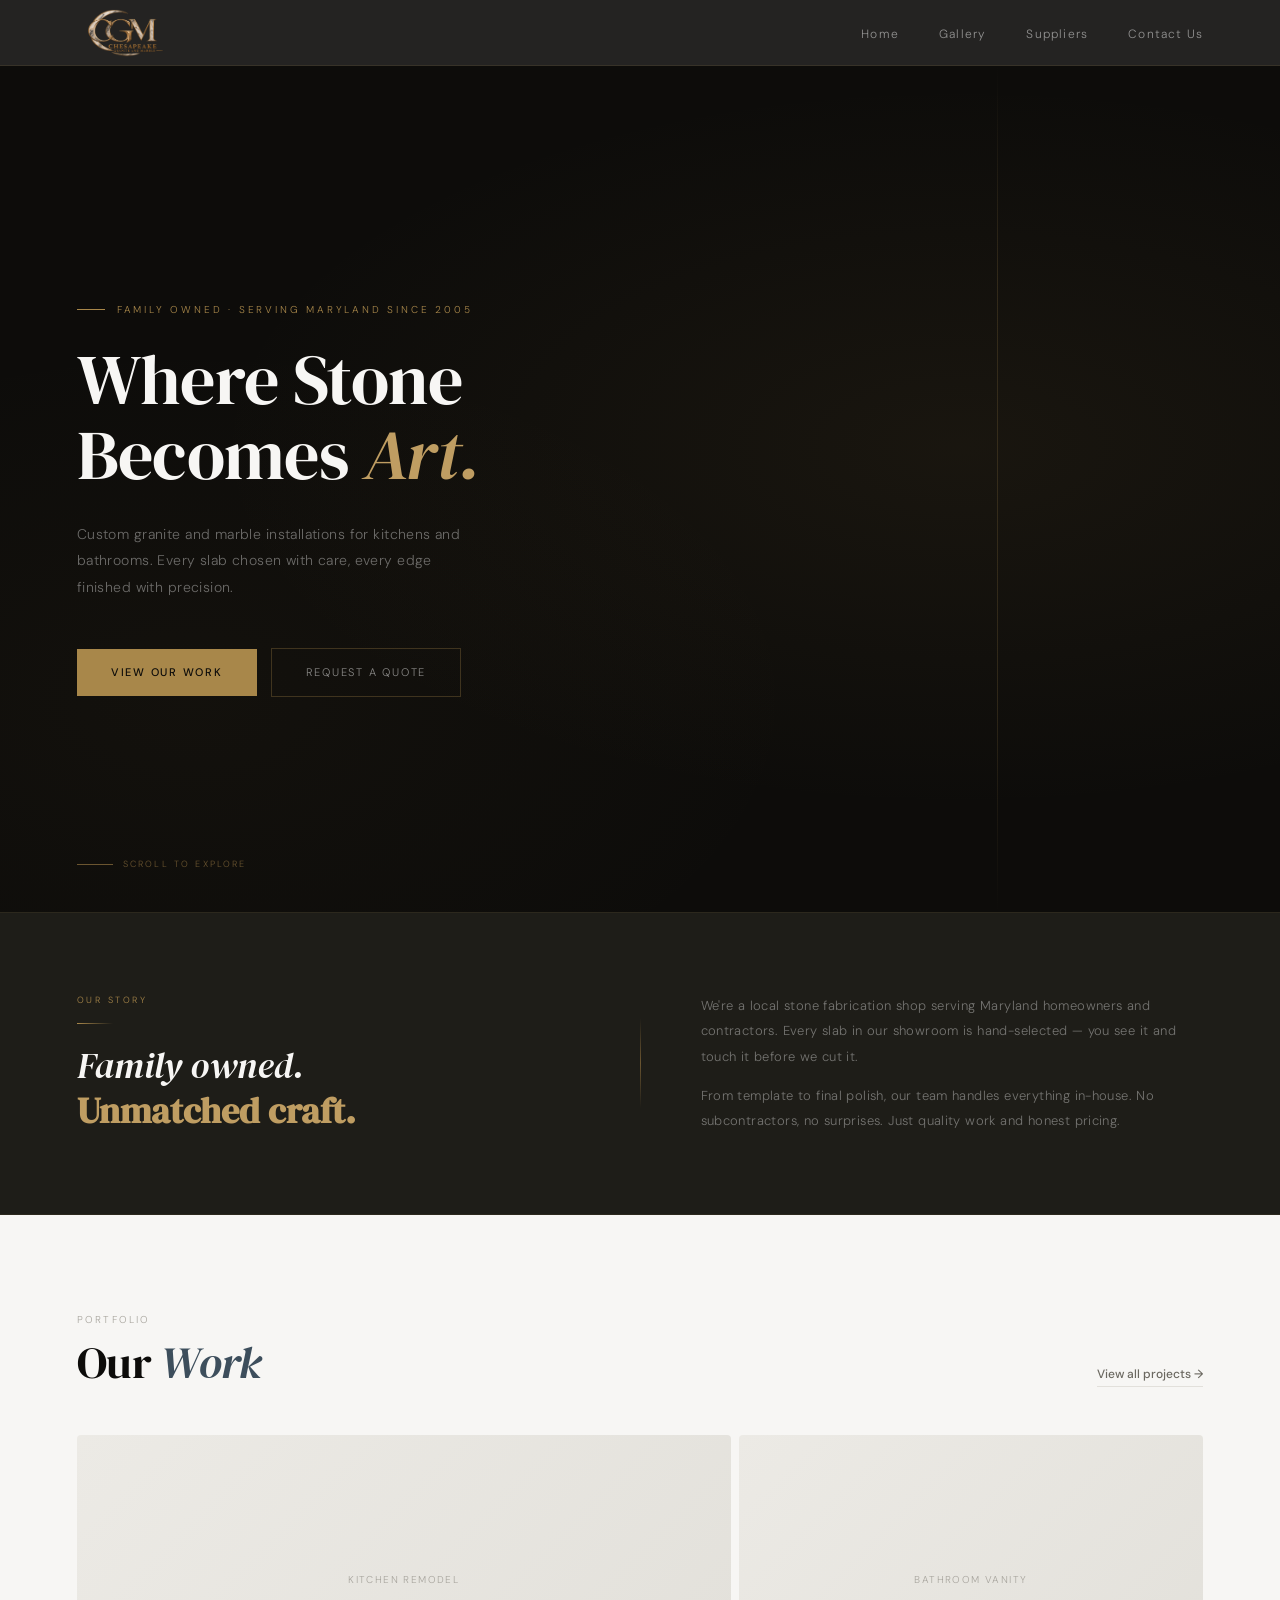
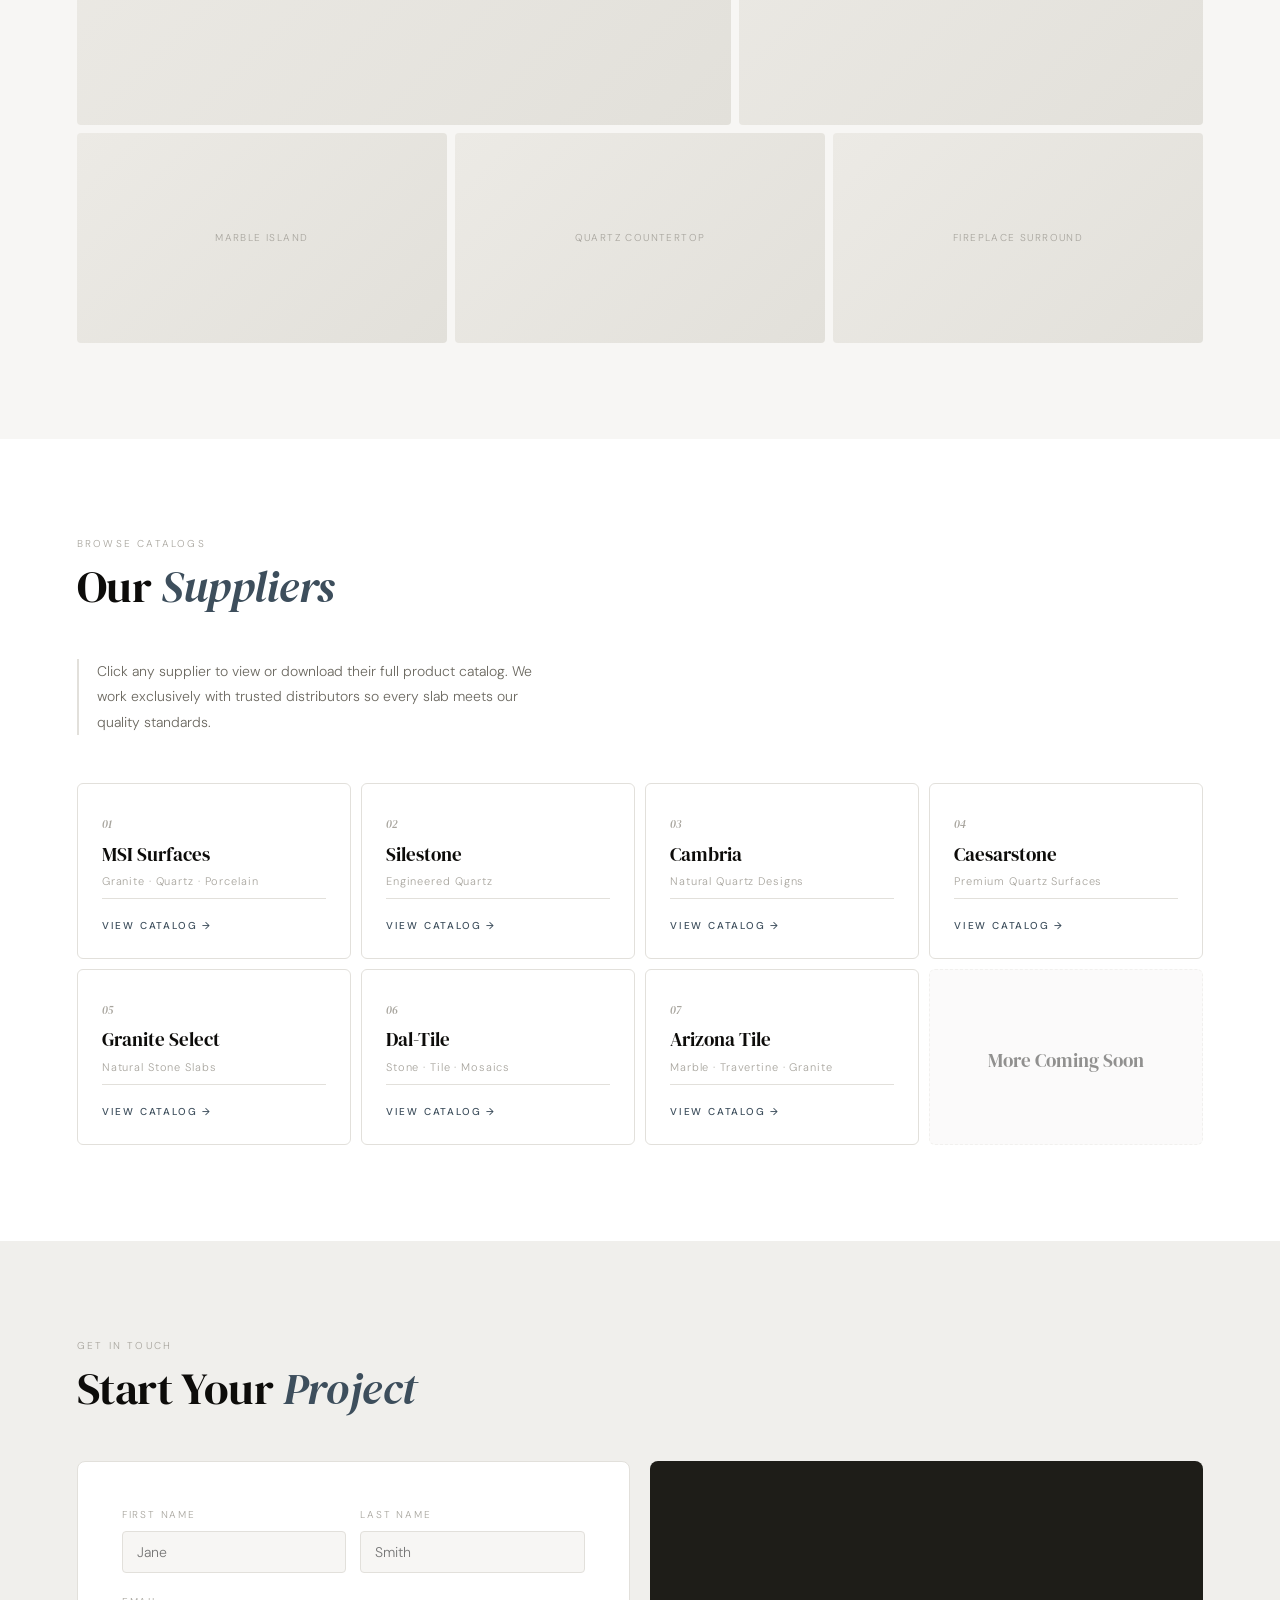
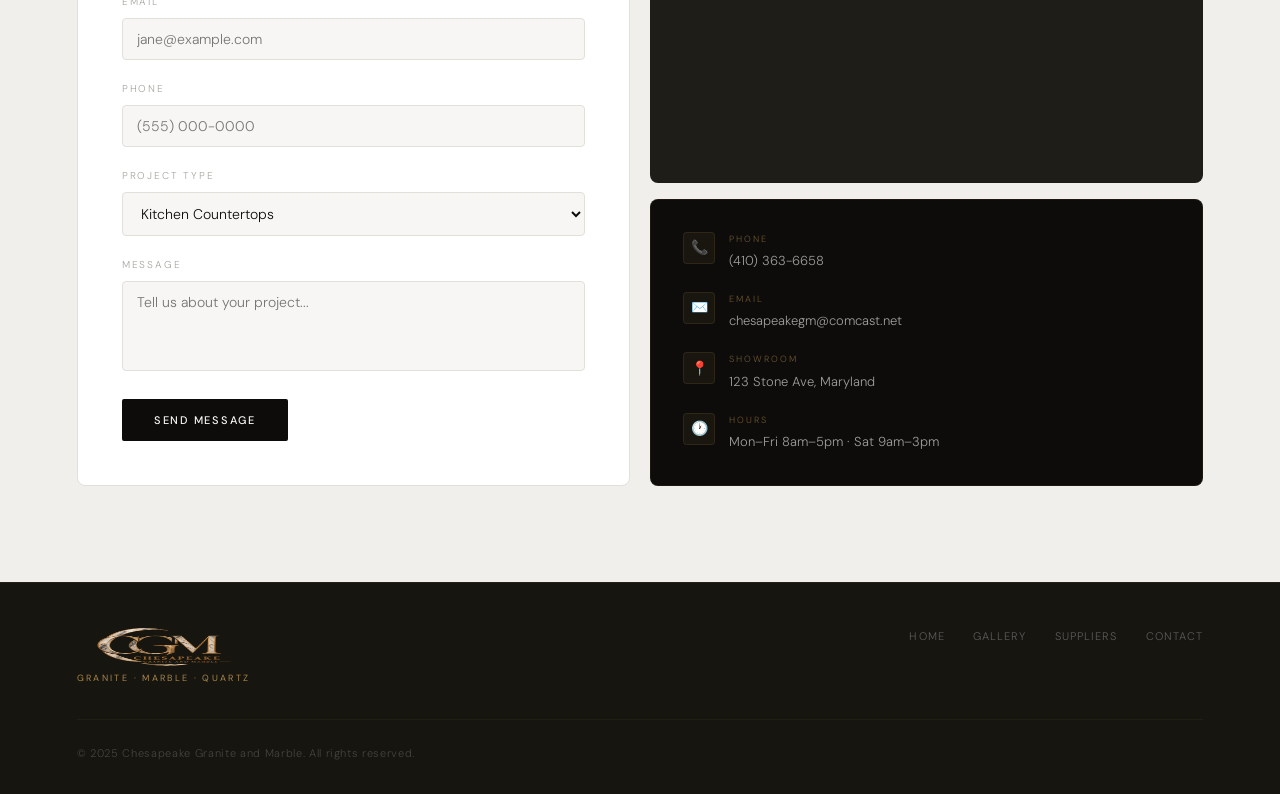
==== index.html @ e97e5368 "Update contact info with real phone, email, and hours Phone and email are now clickable tel:/mailto:" ====
<!DOCTYPE html>
<html lang="en">
<head>
    <meta charset="UTF-8">
    <meta name="viewport" content="width=device-width, initial-scale=1.0">
    <title>Chesapeake Granite and Marble</title>

    <link rel="preconnect" href="https://fonts.googleapis.com" />
    <link rel="preconnect" href="https://fonts.gstatic.com" crossorigin />
    <link href="https://fonts.googleapis.com/css2?family=DM+Serif+Display:ital@0;1&family=DM+Sans:wght@300;400;500&display=swap" rel="stylesheet" />
    <link rel="stylesheet" href="css/style.css" />
    <link rel="icon" type="image/svg+xml" href="assets/logo-mark.svg" />


</head>
<body>
    <nav>
        <div class="nav-logo">
            <img src="assets/logo.png" alt="Chesapeake Granite and Marble logo" />
        </div>
        <ul class="nav-links">
            <li><a href="#home">Home</a></li>
            <li><a href="#gallery">Gallery</a></li>
            <li><a href="#suppliers">Suppliers</a></li>
            <li><a href="#contact">Contact Us</a></li>
        </ul>
        <div class="hamburger">
            <span></span>
            <span></span>
            <span></span>
        </div>
    </nav>
    
    <section id="home">
        <div class="hero-bg"></div>
        <div class="hero-content">
            <p class="hero-eyebrow">Family Owned · Serving Maryland Since 2005</p>
            <h1 class="hero-h1">
                Where Stone<br>Becomes <em>Art.</em>
            </h1>
            <p class="hero-sub">
                Custom granite and marble installations for kitchens 
                and bathrooms. Every slab chosen with care, every 
                edge finished with precision.
            </p>
            <div class="hero-actions">
                <a href="#gallery" class="btn-gold">View Our Work</a>
                <a href="#contact" class="btn-ghost-gold">Request a Quote</a>
            </div>
        </div>
        <div class="hero-scroll">
            <div class="scroll-line"></div>
            <span>Scroll to explore</span>
        </div>
    </section>
    
    <div id="about">
        <div class="about-left">
            <p class="about-tag">Our Story</p>
            <div class="about-rule"></div>
            <p class="about-heading">
                Family owned.<br>
                <strong>Unmatched craft.</strong>
            </p>
        </div>
        <div class="about-line"></div>
        <div class="about-right">
            <p class="about-body">
                We're a local stone fabrication shop serving Maryland 
                homeowners and contractors. Every slab in our showroom 
                is hand-selected — you see it and touch it before we cut it.
            </p>
            <p class="about-body">
                From template to final polish, our team handles everything 
                in-house. No subcontractors, no surprises. Just quality 
                work and honest pricing.
            </p>
        </div>
    </div>

    <section id="gallery">
        <div class="section-wrap">
            <div class="section-header">
                <div>
                    <p class="section-tag">Portfolio</p>
                    <h2 class="section-title">Our <em>Work</em></h2>
                </div>
                <a href="#" class="section-link">View all projects →</a>
            </div>
    
            <div class="gallery-grid">
                <div class="g-card">
                    <div class="g-inner">
                        <span>Kitchen Remodel</span>
                    </div>
                    <div class="g-overlay">
                        <p class="g-label">Kitchen Remodel</p>
                    </div>
                </div>
                <div class="g-card">
                    <div class="g-inner">
                        <span>Bathroom Vanity</span>
                    </div>
                    <div class="g-overlay">
                        <p class="g-label">Bathroom Vanity</p>
                    </div>
                </div>
                <div class="g-card">
                    <div class="g-inner">
                        <span>Marble Island</span>
                    </div>
                    <div class="g-overlay">
                        <p class="g-label">Marble Island</p>
                    </div>
                </div>
                <div class="g-card">
                    <div class="g-inner">
                        <span>Quartz Countertop</span>
                    </div>
                    <div class="g-overlay">
                        <p class="g-label">Quartz Countertop</p>
                    </div>
                </div>
                <div class="g-card">
                    <div class="g-inner">
                        <span>Fireplace Surround</span>
                    </div>
                    <div class="g-overlay">
                        <p class="g-label">Fireplace Surround</p>
                    </div>
                </div>
            </div>
        </div>
    </section>

    <section id="suppliers">
        <div class="section-wrap">
            <div class="section-header">
                <div>
                    <p class="section-tag">Browse Catalogs</p>
                    <h2 class="section-title">Our <em>Suppliers</em></h2>
                </div>
            </div>
            <p class="supplier-note">Click any supplier to view or download their full product catalog. We work exclusively with trusted distributors so every slab meets our quality standards.</p>
    
            <div class="supplier-grid">
                <div class="s-card">
                    <span class="s-num">01</span>
                    <span class="s-name">MSI Surfaces</span>
                    <span class="s-type">Granite · Quartz · Porcelain</span>
                    <a href="https://www.msisurfaces.com/granite-countertops/" target="_blank" rel="noopener noreferrer" class="s-cta">View Catalog →</a>
                </div>
                <div class="s-card">
                    <span class="s-num">02</span>
                    <span class="s-name">Silestone</span>
                    <span class="s-type">Engineered Quartz</span>
                    <a href="https://www.silestoneus.com/products/" target="_blank" rel="noopener noreferrer" class="s-cta">View Catalog →</a>
                </div>
                <div class="s-card">
                    <span class="s-num">03</span>
                    <span class="s-name">Cambria</span>
                    <span class="s-type">Natural Quartz Designs</span>
                    <a href="https://www.cambriausa.com/quartz-countertops/quartz-colors" target="_blank" rel="noopener noreferrer" class="s-cta">View Catalog →</a>
                </div>
                <div class="s-card">
                    <span class="s-num">04</span>
                    <span class="s-name">Caesarstone</span>
                    <span class="s-type">Premium Quartz Surfaces</span>
                    <a href="https://www.caesarstoneus.com/countertops/" target="_blank" rel="noopener noreferrer" class="s-cta">View Catalog →</a>
                </div>
                <div class="s-card">
                    <span class="s-num">05</span>
                    <span class="s-name">Granite Select</span>
                    <span class="s-type">Natural Stone Slabs</span>
                    <a href="#" class="s-cta">View Catalog →</a>
                </div>
                <div class="s-card">
                    <span class="s-num">06</span>
                    <span class="s-name">Dal-Tile</span>
                    <span class="s-type">Stone · Tile · Mosaics</span>
                    <a href="https://catalogs.daltile.com/" target="_blank" rel="noopener noreferrer" class="s-cta">View Catalog →</a>
                </div>
                <div class="s-card">
                    <span class="s-num">07</span>
                    <span class="s-name">Arizona Tile</span>
                    <span class="s-type">Marble · Travertine · Granite</span>
                    <a href="https://www.arizonatile.com/products/slab/marble/" target="_blank" rel="noopener noreferrer" class="s-cta">View Catalog →</a>
                </div>
                <div class="s-card add-card">
                    <span class="s-name">More Coming Soon</span>
                </div>
            </div>
        </div>
    </section>

    <section id="contact">
        <div class="section-wrap">
            <p class="section-tag">Get in Touch</p>
            <h2 class="section-title">Start Your <em>Project</em></h2>
    
            <div class="contact-grid">
                <div class="contact-form-card">
                    <div class="form-row2">
                        <div class="form-group">
                            <label for="fname">First Name</label>
                            <input type="text" id="fname" placeholder="Jane" />
                        </div>
                        <div class="form-group">
                            <label for="lname">Last Name</label>
                            <input type="text" id="lname" placeholder="Smith" />
                        </div>
                    </div>
                    <div class="form-group">
                        <label for="email">Email</label>
                        <input type="email" id="email" placeholder="jane@example.com" />
                    </div>
                    <div class="form-group">
                        <label for="phone">Phone</label>
                        <input type="tel" id="phone" placeholder="(555) 000-0000" />
                    </div>
                    <div class="form-group">
                        <label for="project">Project Type</label>
                        <select id="project">
                            <option>Kitchen Countertops</option>
                            <option>Bathroom Vanity</option>
                            <option>Fireplace / Other</option>
                            <option>Not Sure Yet</option>
                        </select>
                    </div>
                    <div class="form-group">
                        <label for="message">Message</label>
                        <textarea id="message" placeholder="Tell us about your project..."></textarea>
                    </div>
                    <button class="btn-dark">Send Message</button>
                </div>
    
                <div class="contact-right">
                    <div class="map-box">
                        <!-- Google Map embed goes here -->
                    </div>
                    <div class="contact-info-card">
                        <div class="c-row">
                            <div class="c-icon">📞</div>
                            <div>
                                <p class="c-label">Phone</p>
                                <p class="c-value"><a href="tel:+14103636658" style="color:inherit; text-decoration:none;">(410) 363-6658</a></p>
                            </div>
                        </div>
                        <div class="c-row">
                            <div class="c-icon">✉️</div>
                            <div>
                                <p class="c-label">Email</p>
                                <p class="c-value"><a href="mailto:chesapeakegm@comcast.net" style="color:inherit; text-decoration:none;">chesapeakegm@comcast.net</a></p>
                            </div>
                        </div>
                        <div class="c-row">
                            <div class="c-icon">📍</div>
                            <div>
                                <p class="c-label">Showroom</p>
                                <p class="c-value">123 Stone Ave, Maryland</p>
                            </div>
                        </div>
                        <div class="c-row">
                            <div class="c-icon">🕐</div>
                            <div>
                                <p class="c-label">Hours</p>
                                <p class="c-value">Mon–Fri 8am–5pm · Sat 9am–3pm</p>
                            </div>
                        </div>
                    </div>
                </div>
            </div>
        </div>
    </section>

    <footer>
        <div class="footer-top">
            <div class="footer-logo">
                <img src="assets/logo.png" alt="Chesapeake Granite and Marble logo" />
                <span>Granite · Marble · Quartz</span>
            </div>
            <div class="footer-links">
                <a href="#home">Home</a>
                <a href="#gallery">Gallery</a>
                <a href="#suppliers">Suppliers</a>
                <a href="#contact">Contact</a>
            </div>
        </div>
        <div class="footer-bottom">
            <span class="footer-copy">© 2025 Chesapeake Granite and Marble. All rights reserved.</span>
        </div>
    </footer>

    <script src="js/main.js"></script>
</body>
</html>
---- css/style.css ----
/* ── DESIGN TOKENS ───────────────────────────────────── */
:root {
    /* Darks */
    --obsidian:     #0D0C0A;
    --ink:          #161510;
    --carbon:       #1E1D18;

    /* Lights */
    --white:        #FFFFFF;
    --off-white:    #F7F6F4;
    --light:        #F0EFEC;
    --border:       #E2E0DB;
    --mid:          #6B6860;
    --muted:        #A8A59E;

    /* Gold — muted */
    --gold:         #A8874A;
    --gold-light:   #BF9D62;
    --gold-dim:     #6B5530;
    --gold-rule:    rgba(168,135,74,.3);
    --gold-glow:    rgba(168,135,74,.12);

    /* Accent */
    --slate-blue:   #3D4E5C;

    /* Typography */
    --font-display: 'DM Serif Display', Georgia, serif;
    --font-body:    'DM Sans', sans-serif;
}

/* ── RESET ───────────────────────────────────────────── */
*, *::before, *::after {
    box-sizing: border-box;
    margin: 0;
    padding: 0;
}

html {
    scroll-behavior: smooth;
}

body {
    background: var(--white);
    color: var(--obsidian);
    font-family: var(--font-body);
    font-weight: 300;
    line-height: 1.7;
    overflow-x: hidden;
}

img {
    max-width: 100%;
    display: block;
}

a {
    text-decoration: none;
    color: inherit;
}

ul {
    list-style: none;
}

/* ── NAV ─────────────────────────────────────────────── */
nav {
    position: sticky;
    top: 0;
    z-index: 100;
    background: rgba(13,12,10,.9);
    backdrop-filter: blur(16px);
    border-bottom: 1px solid rgba(168,135,74,.15);
    padding: 0 6vw;
    display: flex;
    align-items: center;
    justify-content: space-between;
    height: 66px;
}

.nav-logo img {
    height: 48px;
    width: auto;
}

.nav-links {
    display: flex;
    gap: 40px;
    align-items: center;
}

.nav-links a {
    color: rgba(255,255,255,.5);
    font-size: 12px;
    letter-spacing: .1em;
    transition: color .2s;
}

.nav-links a:hover {
    color: var(--gold-light);
}

.nav-cta {
    border: 1px solid var(--gold-rule);
    color: var(--gold-light) !important;
    padding: 8px 22px;
    border-radius: 2px;
    transition: all .25s;
}

.nav-cta:hover {
    background: var(--gold) !important;
    color: var(--obsidian) !important;
}

.nav-active {
    color: var(--gold-light) !important;
}

.hamburger {
    display: none;
    flex-direction: column;
    gap: 5px;
    cursor: pointer;
}

.hamburger span {
    width: 22px;
    height: 1px;
    background: var(--gold);
    display: block;
    transition: transform .25s ease, opacity .25s ease;
}

.hamburger.active span:nth-child(1) {
    transform: translateY(6px) rotate(45deg);
}

.hamburger.active span:nth-child(2) {
    opacity: 0;
}

.hamburger.active span:nth-child(3) {
    transform: translateY(-6px) rotate(-45deg);
}

/* ── HERO ────────────────────────────────────────────── */
#home {
    min-height: 94vh;
    position: relative;
    overflow: hidden;
    display: flex;
    align-items: center;
    padding: 120px 6vw 100px;
    background: var(--obsidian);
}

.hero-bg {
    position: absolute;
    inset: 0;
    z-index: 0;
    background:
        radial-gradient(ellipse at 75% 45%, rgba(168,135,74,.08) 0%, transparent 55%),
        radial-gradient(ellipse at 15% 75%, rgba(168,135,74,.04) 0%, transparent 40%),
        var(--obsidian);
}

.hero-bg::before {
    content: '';
    position: absolute;
    top: 0;
    right: 22%;
    bottom: 0;
    width: 1px;
    background: linear-gradient(to bottom,
        transparent 0%,
        rgba(168,135,74,.2) 25%,
        rgba(168,135,74,.2) 75%,
        transparent 100%);
}

.hero-content {
    position: relative;
    z-index: 1;
    max-width: 560px;
}

.hero-eyebrow {
    display: flex;
    align-items: center;
    gap: 12px;
    font-size: 10px;
    letter-spacing: .28em;
    text-transform: uppercase;
    color: var(--gold);
    margin-bottom: 24px;
}

.hero-eyebrow::before {
    content: '';
    width: 28px;
    height: 1px;
    background: var(--gold);
    flex-shrink: 0;
}

.hero-h1 {
    font-family: var(--font-display);
    font-size: clamp(44px, 5.5vw, 76px);
    font-weight: 400;
    line-height: 1.07;
    color: var(--off-white);
    margin-bottom: 28px;
    letter-spacing: -.01em;
}

.hero-h1 em {
    font-style: italic;
    color: var(--gold-light);
}

.hero-sub {
    font-size: 14px;
    color: rgba(255,255,255,.38);
    line-height: 1.9;
    max-width: 400px;
    margin-bottom: 48px;
    letter-spacing: .03em;
}

.hero-actions {
    display: flex;
    gap: 14px;
    flex-wrap: wrap;
    align-items: center;
}

.btn-gold {
    background: var(--gold);
    color: var(--obsidian);
    padding: 14px 34px;
    font-family: var(--font-body);
    font-size: 11px;
    font-weight: 500;
    letter-spacing: .16em;
    text-transform: uppercase;
    display: inline-block;
    transition: background .25s, transform .2s;
}

.btn-gold:hover {
    background: var(--gold-light);
    transform: translateY(-2px);
}

.btn-ghost-gold {
    border: 1px solid var(--gold-rule);
    color: rgba(255,255,255,.5);
    padding: 14px 34px;
    font-family: var(--font-body);
    font-size: 11px;
    letter-spacing: .16em;
    text-transform: uppercase;
    display: inline-block;
    transition: all .25s;
}

.btn-ghost-gold:hover {
    border-color: var(--gold);
    color: var(--gold-light);
}

.hero-scroll {
    position: absolute;
    bottom: 40px;
    left: 6vw;
    z-index: 1;
    display: flex;
    align-items: center;
    gap: 10px;
    font-size: 9px;
    letter-spacing: .24em;
    text-transform: uppercase;
    color: var(--gold-dim);
}

.scroll-line {
    width: 36px;
    height: 1px;
    background: var(--gold-dim);
}

/* ── ABOUT ───────────────────────────────────────────── */
#about {
    background: var(--carbon);
    border-top: 1px solid rgba(168,135,74,.1);
    border-bottom: 1px solid rgba(168,135,74,.1);
    padding: 80px 6vw;
    display: grid;
    grid-template-columns: 1fr 1px 1fr;
    gap: 0 60px;
    align-items: center;
}

.about-line {
    background: linear-gradient(to bottom, transparent, var(--gold-dim), transparent);
    height: 90px;
    align-self: center;
}

.about-tag {
    font-size: 9px;
    letter-spacing: .28em;
    text-transform: uppercase;
    color: var(--gold);
    margin-bottom: 14px;
}

.about-rule {
    width: 36px;
    height: 1px;
    background: linear-gradient(90deg, var(--gold), transparent);
    margin-bottom: 20px;
}

.about-heading {
    font-family: var(--font-display);
    font-size: clamp(24px, 2.8vw, 38px);
    font-weight: 400;
    font-style: italic;
    color: var(--off-white);
    line-height: 1.25;
}

.about-heading strong {
    font-style: normal;
    color: var(--gold-light);
}

.about-body {
    font-size: 13px;
    color: rgba(255,255,255,.38);
    line-height: 1.95;
    letter-spacing: .03em;
}

.about-body + .about-body {
    margin-top: 14px;
}

/* ── GALLERY ─────────────────────────────────────────── */
#gallery {
    background: var(--off-white);
}

.section-wrap {
    padding: 96px 6vw;
}

.section-header {
    display: flex;
    align-items: flex-end;
    justify-content: space-between;
    margin-bottom: 48px;
    flex-wrap: wrap;
    gap: 16px;
}

.section-tag {
    font-size: 10px;
    letter-spacing: .22em;
    text-transform: uppercase;
    color: var(--muted);
    margin-bottom: 10px;
}

.section-title {
    font-family: var(--font-display);
    font-size: clamp(28px, 3.5vw, 46px);
    font-weight: 400;
    color: var(--obsidian);
    line-height: 1.1;
    letter-spacing: -.01em;
}

.section-title em {
    font-style: italic;
    color: var(--slate-blue);
}

.section-link {
    font-size: 12px;
    font-weight: 500;
    color: var(--mid);
    border-bottom: 1px solid var(--border);
    padding-bottom: 2px;
    transition: color .2s, border-color .2s;
}

.section-link:hover {
    color: var(--obsidian);
    border-color: var(--obsidian);
}

.gallery-grid {
    display: grid;
    grid-template-columns: repeat(12, 1fr);
    grid-template-rows: 290px 210px;
    gap: 8px;
}

.g-card {
    background: var(--light);
    border-radius: 4px;
    overflow: hidden;
    position: relative;
    cursor: pointer;
}

.g-card:nth-child(1) { grid-column: span 7; }
.g-card:nth-child(2) { grid-column: span 5; }
.g-card:nth-child(3) { grid-column: span 4; }
.g-card:nth-child(4) { grid-column: span 4; }
.g-card:nth-child(5) { grid-column: span 4; }

.g-inner {
    width: 100%;
    height: 100%;
    display: flex;
    align-items: center;
    justify-content: center;
    background: linear-gradient(135deg, #ECEAE5, #E2E0DA);
    transition: transform .45s ease;
}

.g-inner span {
    font-size: 10px;
    letter-spacing: .14em;
    text-transform: uppercase;
    color: var(--muted);
}

.g-card:hover .g-inner {
    transform: scale(1.04);
}

.g-overlay {
    position: absolute;
    inset: 0;
    border-radius: 4px;
    background: linear-gradient(to top, rgba(13,12,10,.72) 0%, transparent 55%);
    opacity: 0;
    transition: opacity .3s;
    display: flex;
    align-items: flex-end;
    padding: 18px;
}

.g-card:hover .g-overlay {
    opacity: 1;
}

.g-label {
    font-family: var(--font-display);
    font-size: 15px;
    font-style: italic;
    color: var(--off-white);
}

/* ── SUPPLIERS ───────────────────────────────────────── */
#suppliers {
    background: var(--white);
}

.supplier-note {
    font-size: 14px;
    color: var(--mid);
    max-width: 480px;
    line-height: 1.8;
    border-left: 2px solid var(--border);
    padding-left: 18px;
    margin-bottom: 48px;
}

.supplier-grid {
    display: grid;
    grid-template-columns: repeat(4, 1fr);
    gap: 10px;
}

.s-card {
    border: 1.5px solid var(--border);
    border-radius: 6px;
    padding: 32px 24px 24px;
    display: flex;
    flex-direction: column;
    gap: 8px;
    cursor: pointer;
    background: var(--white);
    position: relative;
    overflow: hidden;
    transition: all .25s;
}

.s-card::before {
    content: '';
    position: absolute;
    top: 0;
    left: 0;
    right: 0;
    height: 2px;
    background: var(--gold);
    transform: scaleX(0);
    transform-origin: left;
    transition: transform .35s ease;
}

.s-card:hover {
    border-color: transparent;
    box-shadow: 0 6px 28px rgba(0,0,0,.08);
    transform: translateY(-2px);
}

.s-card:hover::before {
    transform: scaleX(1);
}

.s-num {
    font-family: var(--font-display);
    font-size: 11px;
    font-style: italic;
    color: var(--muted);
}

.s-name {
    font-family: var(--font-display);
    font-size: 19px;
    font-weight: 400;
    color: var(--obsidian);
    line-height: 1.2;
}

.s-type {
    font-size: 11px;
    color: var(--muted);
    letter-spacing: .08em;
    line-height: 1.5;
}

.s-cta {
    margin-top: auto;
    padding-top: 18px;
    border-top: 1px solid var(--border);
    font-size: 10px;
    letter-spacing: .18em;
    text-transform: uppercase;
    color: var(--slate-blue);
    font-weight: 500;
    display: flex;
    align-items: center;
    gap: 7px;
    transition: gap .2s;
}

.s-card:hover .s-cta {
    gap: 12px;
}

.add-card {
    border-style: dashed;
    background: var(--off-white);
    align-items: center;
    justify-content: center;
    text-align: center;
    opacity: .45;
}

.add-card:hover {
    opacity: .65;
    box-shadow: none !important;
    transform: none !important;
    border-color: var(--muted) !important;
}

.add-card::before {
    display: none;
}

/* ── CONTACT ─────────────────────────────────────────── */
#contact {
    background: var(--light);
}

.contact-grid {
    display: grid;
    grid-template-columns: 1fr 1fr;
    gap: 20px;
    margin-top: 48px;
}

.contact-form-card {
    background: var(--white);
    border: 1px solid var(--border);
    border-radius: 8px;
    padding: 44px;
}

.contact-right {
    display: flex;
    flex-direction: column;
    gap: 16px;
}

.map-box {
    background: var(--carbon);
    border-radius: 8px;
    flex: 1;
    min-height: 220px;
    display: flex;
    align-items: center;
    justify-content: center;
    color: rgba(255,255,255,.25);
    font-size: 11px;
    letter-spacing: .12em;
    text-transform: uppercase;
}

.contact-info-card {
    background: var(--obsidian);
    border-radius: 8px;
    padding: 32px;
    display: flex;
    flex-direction: column;
    gap: 20px;
    border: 1px solid rgba(168,135,74,.1);
}

.c-row {
    display: flex;
    align-items: flex-start;
    gap: 14px;
}

.c-icon {
    width: 32px;
    height: 32px;
    flex-shrink: 0;
    background: rgba(168,135,74,.08);
    border: 1px solid rgba(168,135,74,.15);
    border-radius: 4px;
    display: flex;
    align-items: center;
    justify-content: center;
    font-size: 14px;
}

.c-label {
    font-size: 9px;
    letter-spacing: .22em;
    text-transform: uppercase;
    color: var(--gold-dim);
    margin-bottom: 3px;
}

.c-value {
    font-size: 13px;
    color: rgba(255,255,255,.6);
}

.form-group {
    margin-bottom: 20px;
}

.form-group label {
    display: block;
    font-size: 10px;
    letter-spacing: .18em;
    text-transform: uppercase;
    color: var(--muted);
    margin-bottom: 8px;
}

.form-group input,
.form-group textarea,
.form-group select {
    width: 100%;
    background: var(--off-white);
    border: 1.5px solid var(--border);
    border-radius: 4px;
    padding: 11px 14px;
    color: var(--obsidian);
    font-family: var(--font-body);
    font-size: 14px;
    font-weight: 300;
    transition: border-color .2s, box-shadow .2s;
    resize: none;
}

.form-group input:focus,
.form-group textarea:focus,
.form-group select:focus {
    outline: none;
    border-color: var(--gold);
    box-shadow: 0 0 0 3px rgba(168,135,74,.08);
}

.form-group textarea {
    min-height: 90px;
}

.form-row2 {
    display: grid;
    grid-template-columns: 1fr 1fr;
    gap: 14px;
}

.btn-dark {
    background: var(--obsidian);
    color: var(--off-white);
    padding: 14px 32px;
    font-family: var(--font-body);
    font-size: 11px;
    font-weight: 500;
    letter-spacing: .16em;
    text-transform: uppercase;
    border: none;
    cursor: pointer;
    border-radius: 2px;
    transition: background .2s;
    display: inline-block;
}

.btn-dark:hover {
    background: var(--carbon);
}

/* ── FOOTER ──────────────────────────────────────────── */
footer {
    background: var(--ink);
    border-top: 1px solid rgba(168,135,74,.1);
    padding: 44px 6vw 32px;
}

.footer-top {
    display: flex;
    justify-content: space-between;
    align-items: flex-start;
    flex-wrap: wrap;
    gap: 24px;
    padding-bottom: 32px;
    border-bottom: 1px solid rgba(168,135,74,.08);
    margin-bottom: 24px;
}

.footer-logo {
    display: flex;
    flex-direction: column;
    gap: 4px;
}

.footer-logo img {
    height: 40px;
    width: auto;
}

.footer-logo span {
    font-family: var(--font-body);
    font-size: 9px;
    letter-spacing: .26em;
    text-transform: uppercase;
    color: var(--gold);
    font-weight: 400;
}

.footer-links {
    display: flex;
    gap: 28px;
}

.footer-links a {
    font-size: 11px;
    letter-spacing: .1em;
    text-transform: uppercase;
    color: rgba(255,255,255,.3);
    transition: color .2s;
}

.footer-links a:hover {
    color: var(--gold-light);
}

.footer-bottom {
    display: flex;
    justify-content: space-between;
    align-items: center;
    flex-wrap: wrap;
    gap: 12px;
}

.footer-copy {
    font-size: 11px;
    color: rgba(255,255,255,.2);
    letter-spacing: .06em;
}

/* ── RESPONSIVE ──────────────────────────────────────── */
@media (max-width: 900px) {
    .nav-links {
        display: none;
        position: absolute;
        top: 100%;
        left: 0;
        right: 0;
        flex-direction: column;
        align-items: flex-start;
        gap: 22px;
        background: rgba(13,12,10,.97);
        backdrop-filter: blur(16px);
        border-bottom: 1px solid rgba(168,135,74,.15);
        padding: 28px 6vw 32px;
    }

    .nav-links.open {
        display: flex;
    }

    .hamburger {
        display: flex;
    }

    .hero-bg::before {
        display: none;
    }

    #about {
        grid-template-columns: 1fr;
        gap: 32px;
    }

    .about-line {
        display: none;
    }

    .gallery-grid {
        grid-template-columns: 1fr 1fr;
        grid-template-rows: auto;
    }

    .g-card {
        grid-column: span 1 !important;
        aspect-ratio: 4 / 3;
    }

    .supplier-grid {
        grid-template-columns: 1fr 1fr;
    }

    .contact-grid {
        grid-template-columns: 1fr;
    }
}

@media (max-width: 600px) {
    .gallery-grid {
        grid-template-columns: 1fr;
    }

    .supplier-grid {
        grid-template-columns: 1fr;
    }

    .form-row2 {
        grid-template-columns: 1fr;
    }

    .hero-actions {
        flex-direction: column;
        align-items: flex-start;
    }

    .footer-top {
        flex-direction: column;
        align-items: flex-start;
    }

    .footer-links {
        gap: 18px;
        flex-wrap: wrap;
    }
}
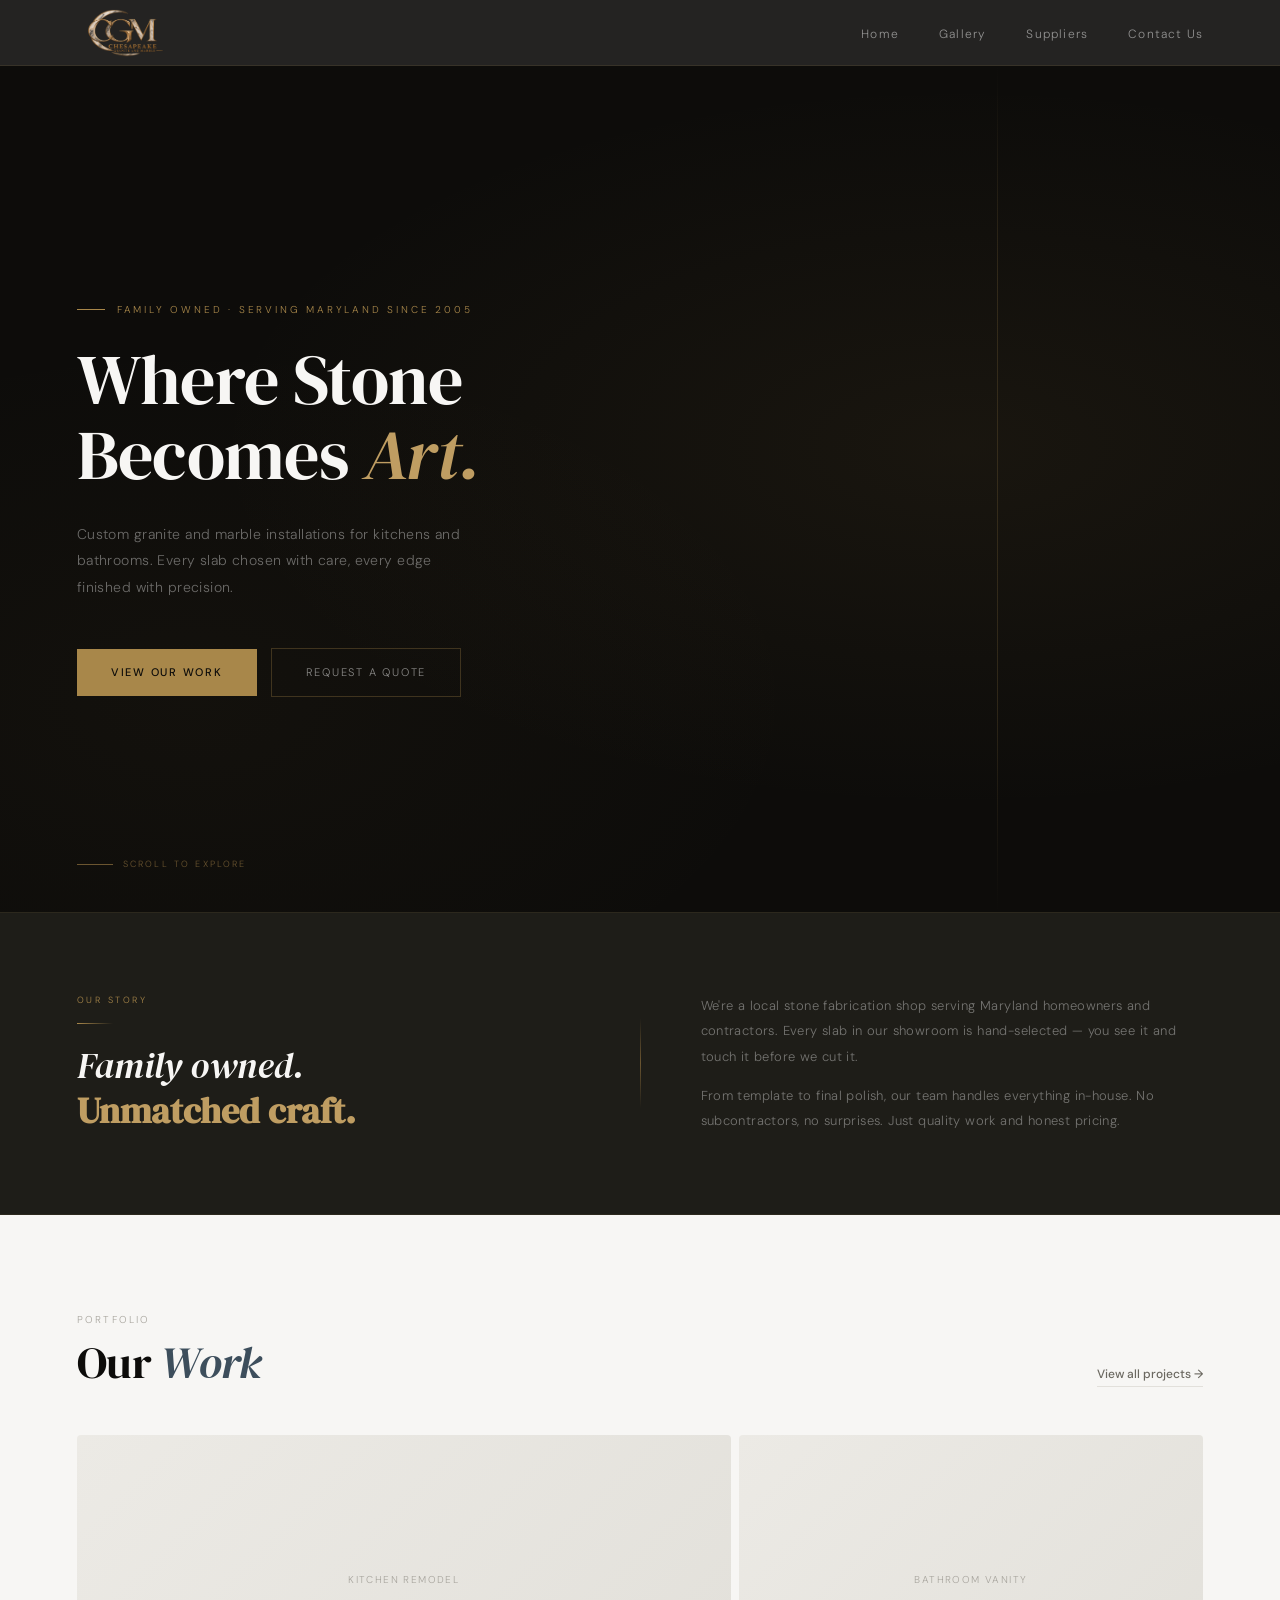
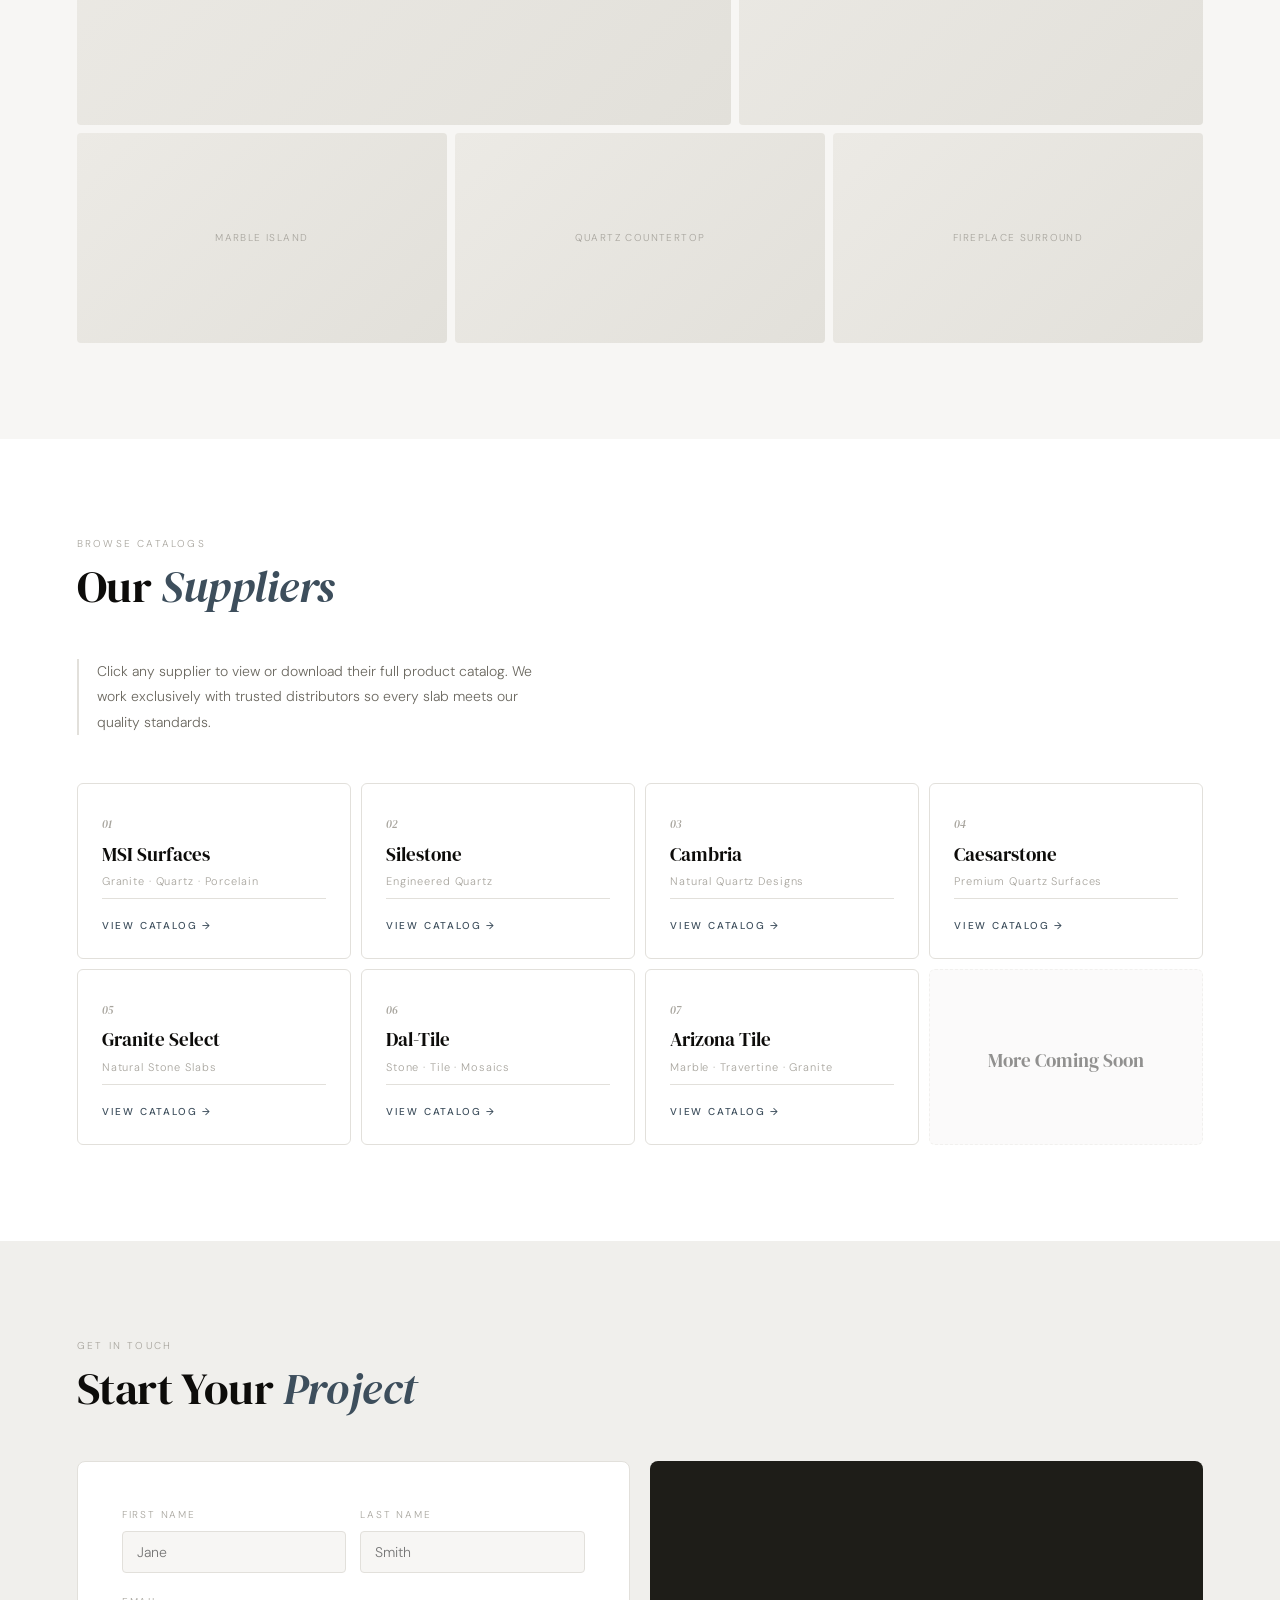
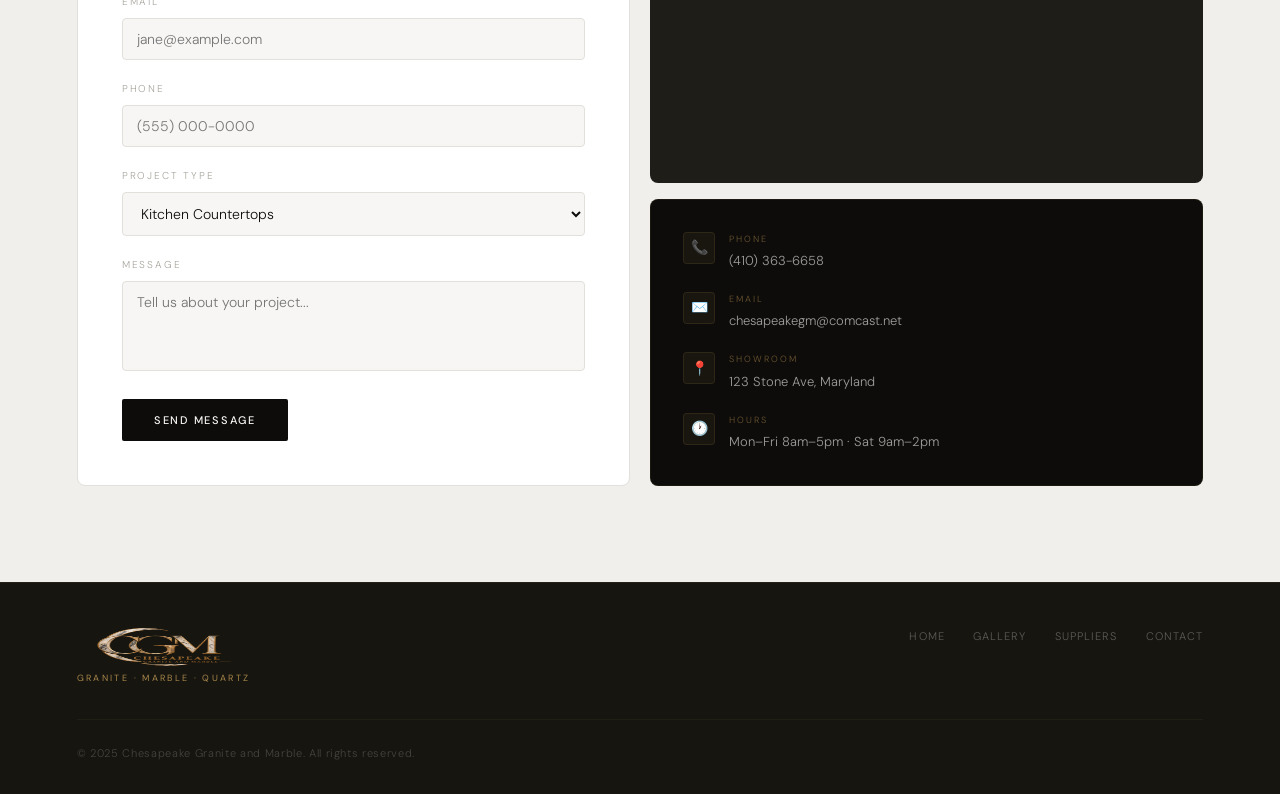
==== commit 68f3a009: "Fix Saturday closing time back to 2pm Co-Authored-By: Claude Sonnet 5 <noreply@anthropic.com>" ====
--- a/index.html
+++ b/index.html
@@ -264,7 +264,7 @@
                             <div class="c-icon">🕐</div>
                             <div>
                                 <p class="c-label">Hours</p>
-                                <p class="c-value">Mon–Fri 8am–5pm · Sat 9am–3pm</p>
+                                <p class="c-value">Mon–Fri 8am–5pm · Sat 9am–2pm</p>
                             </div>
                         </div>
                     </div>
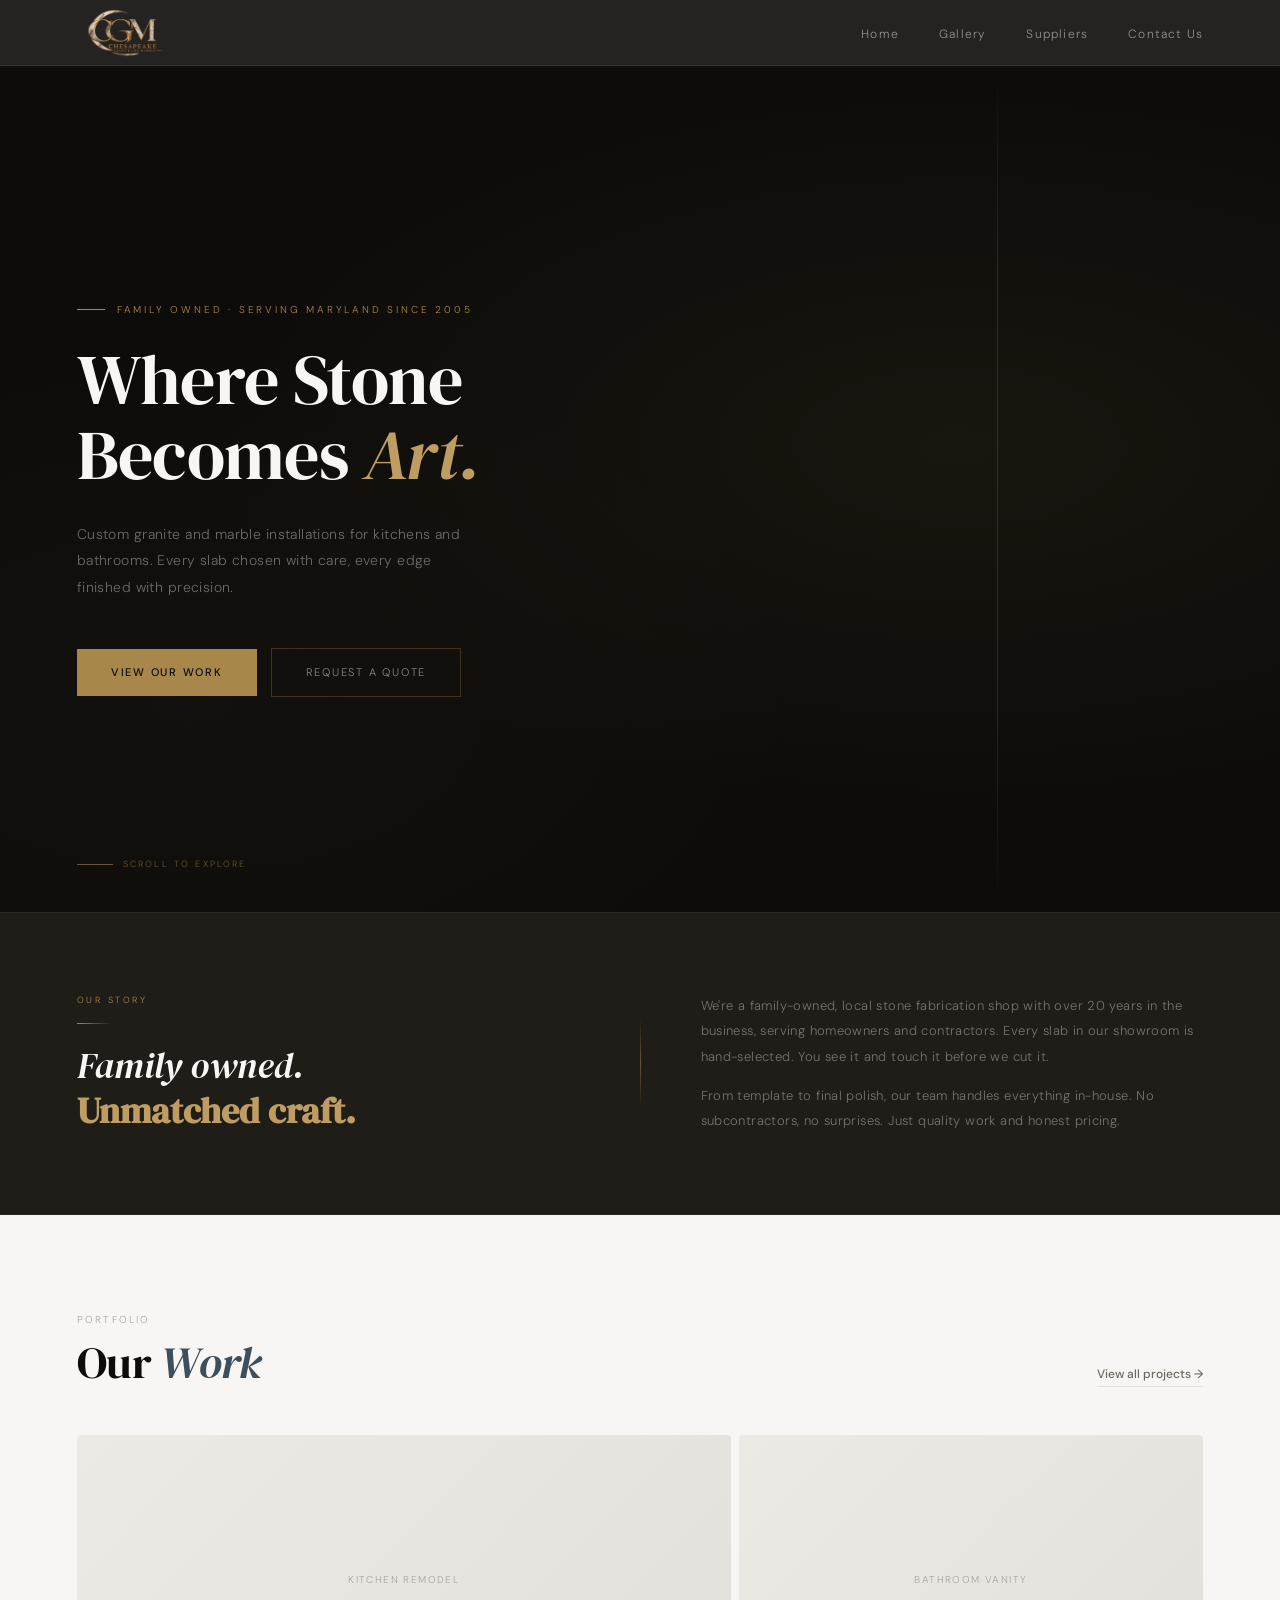
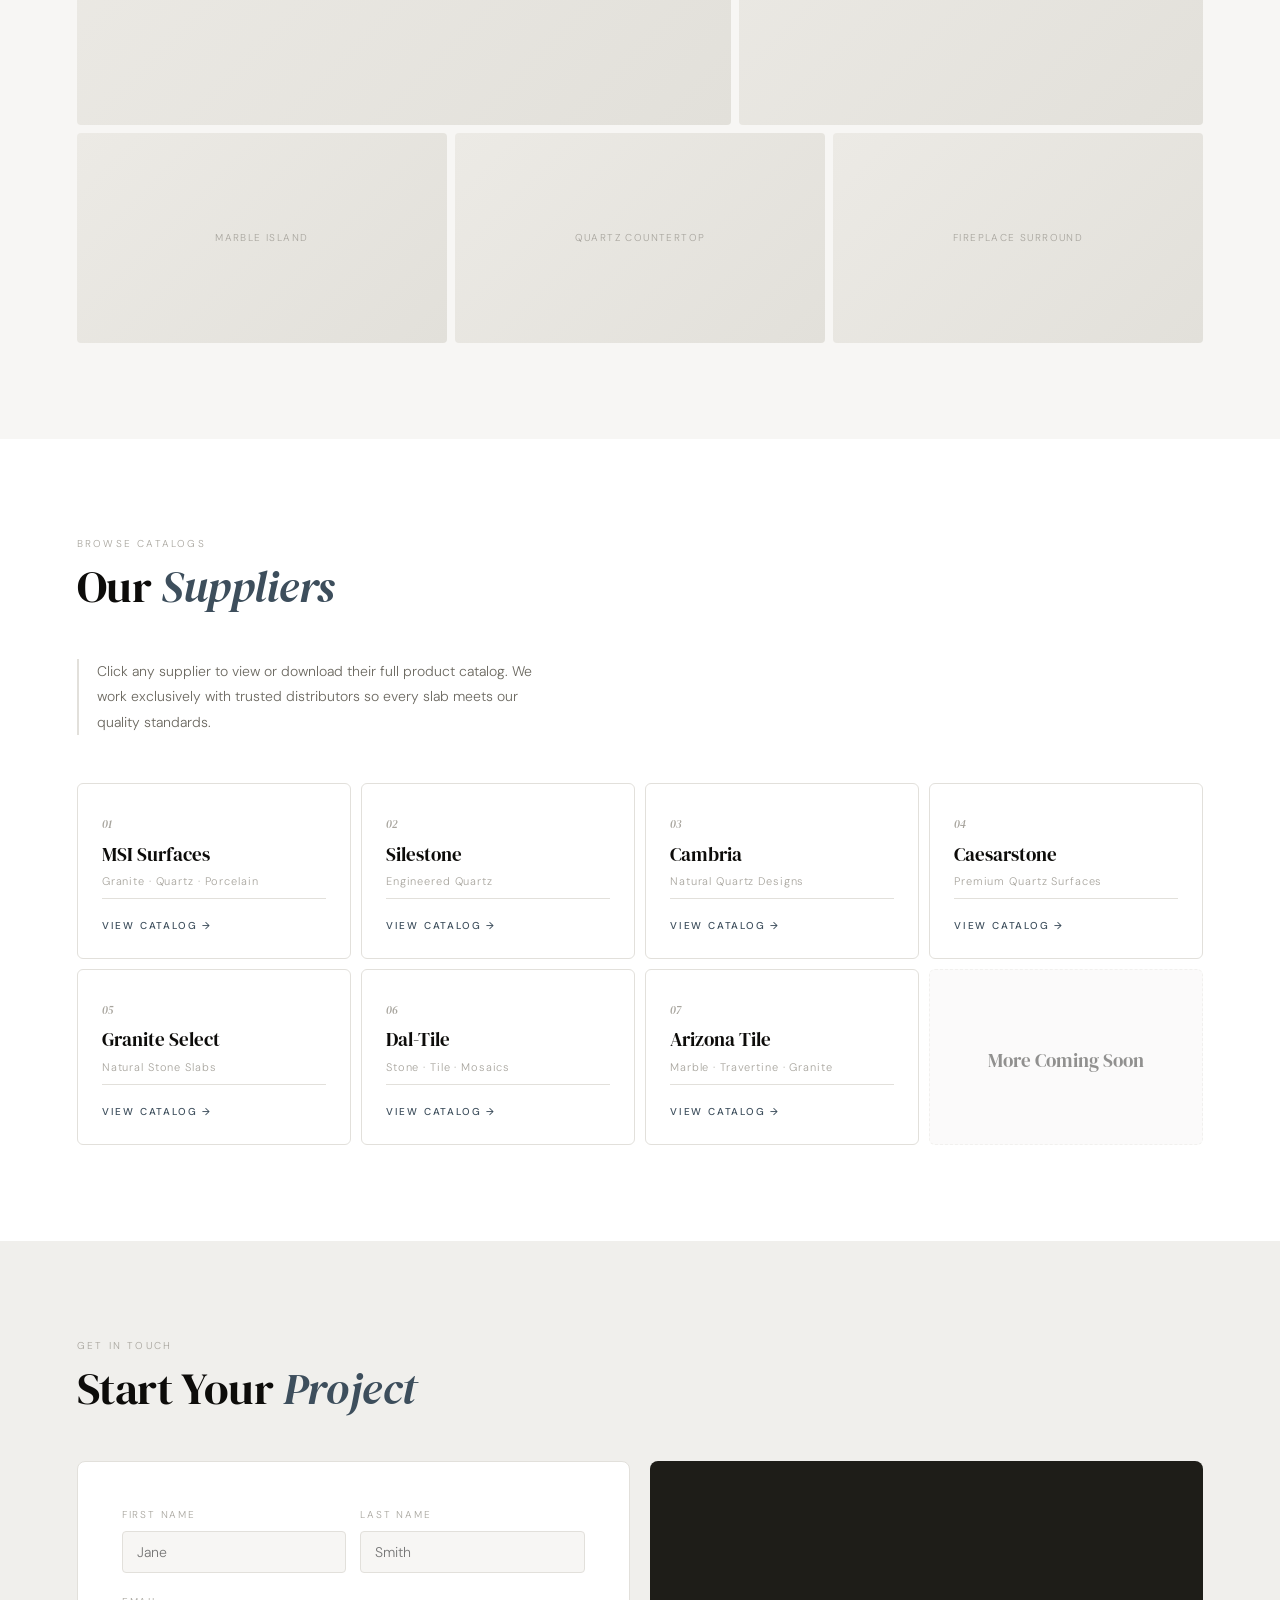
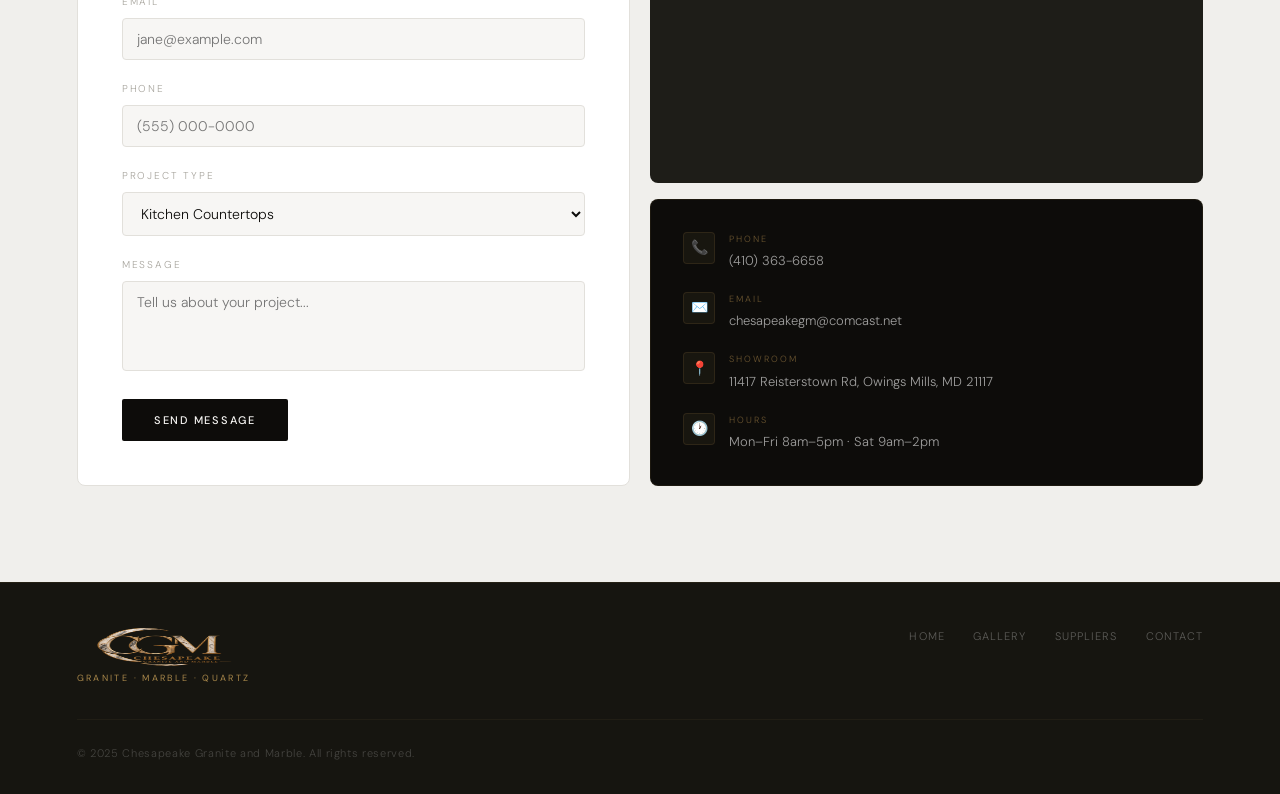
==== commit 653e4020: "Add real Google Maps embed, update About copy, fix bad Silestone link - Embeds Google Maps for the r" ====
--- a/index.html
+++ b/index.html
@@ -66,9 +66,10 @@
         <div class="about-line"></div>
         <div class="about-right">
             <p class="about-body">
-                We're a local stone fabrication shop serving Maryland 
-                homeowners and contractors. Every slab in our showroom 
-                is hand-selected — you see it and touch it before we cut it.
+                We're a family-owned, local stone fabrication shop with
+                over 20 years in the business, serving homeowners and
+                contractors. Every slab in our showroom is hand-selected.
+                You see it and touch it before we cut it.
             </p>
             <p class="about-body">
                 From template to final polish, our team handles everything 
@@ -154,7 +155,7 @@
                     <span class="s-num">02</span>
                     <span class="s-name">Silestone</span>
                     <span class="s-type">Engineered Quartz</span>
-                    <a href="https://www.silestoneus.com/products/" target="_blank" rel="noopener noreferrer" class="s-cta">View Catalog →</a>
+                    <a href="https://www.cosentino.com/usa/silestone/countertops/" target="_blank" rel="noopener noreferrer" class="s-cta">View Catalog →</a>
                 </div>
                 <div class="s-card">
                     <span class="s-num">03</span>
@@ -236,7 +237,16 @@
     
                 <div class="contact-right">
                     <div class="map-box">
-                        <!-- Google Map embed goes here -->
+                        <iframe
+                            src="https://www.google.com/maps?q=11417+Reisterstown+Rd,+Owings+Mills,+MD+21117&output=embed"
+                            width="100%"
+                            height="100%"
+                            style="border:0; border-radius: inherit;"
+                            allowfullscreen=""
+                            loading="lazy"
+                            referrerpolicy="no-referrer-when-downgrade"
+                            title="Chesapeake Granite and Marble location">
+                        </iframe>
                     </div>
                     <div class="contact-info-card">
                         <div class="c-row">
@@ -257,7 +267,7 @@
                             <div class="c-icon">📍</div>
                             <div>
                                 <p class="c-label">Showroom</p>
-                                <p class="c-value">123 Stone Ave, Maryland</p>
+                                <p class="c-value">11417 Reisterstown Rd, Owings Mills, MD 21117</p>
                             </div>
                         </div>
                         <div class="c-row">
--- a/css/style.css
+++ b/css/style.css
@@ -613,6 +613,7 @@
 .map-box {
     background: var(--carbon);
     border-radius: 8px;
+    overflow: hidden;
     flex: 1;
     min-height: 220px;
     display: flex;
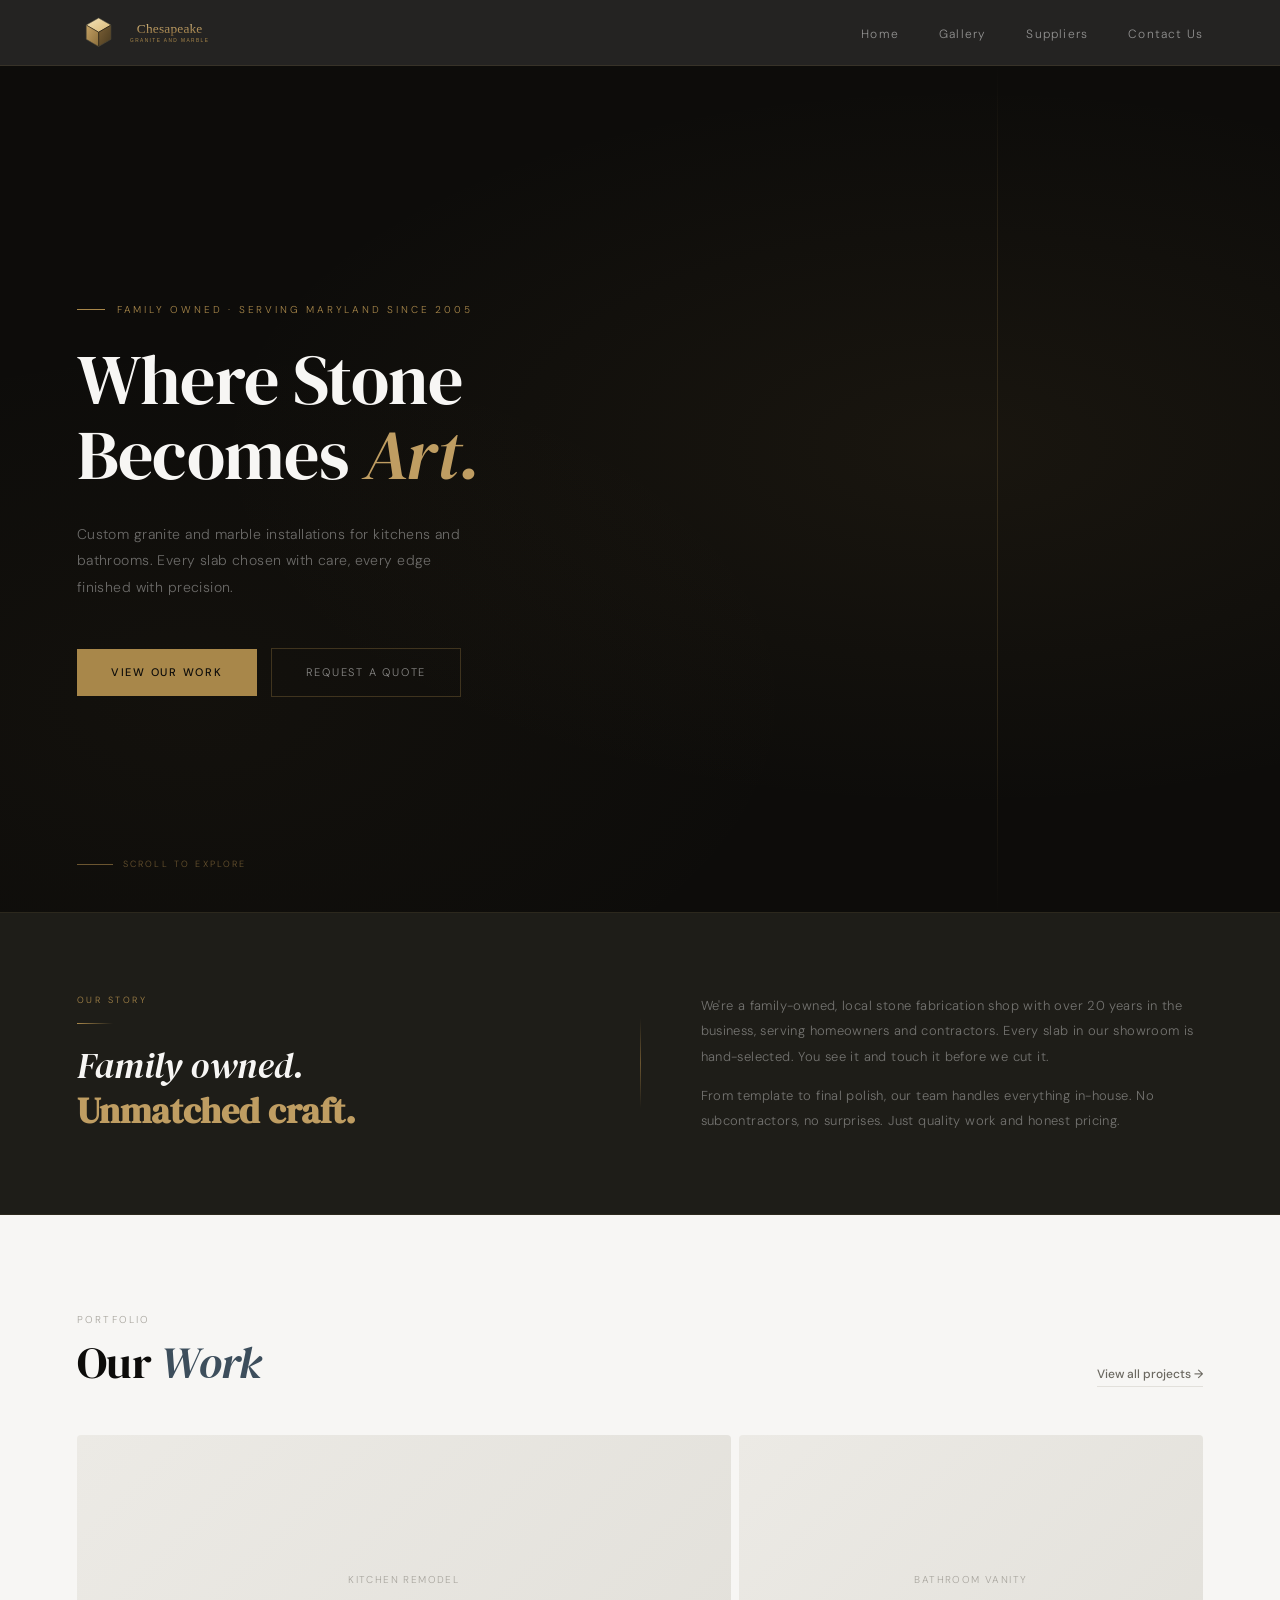
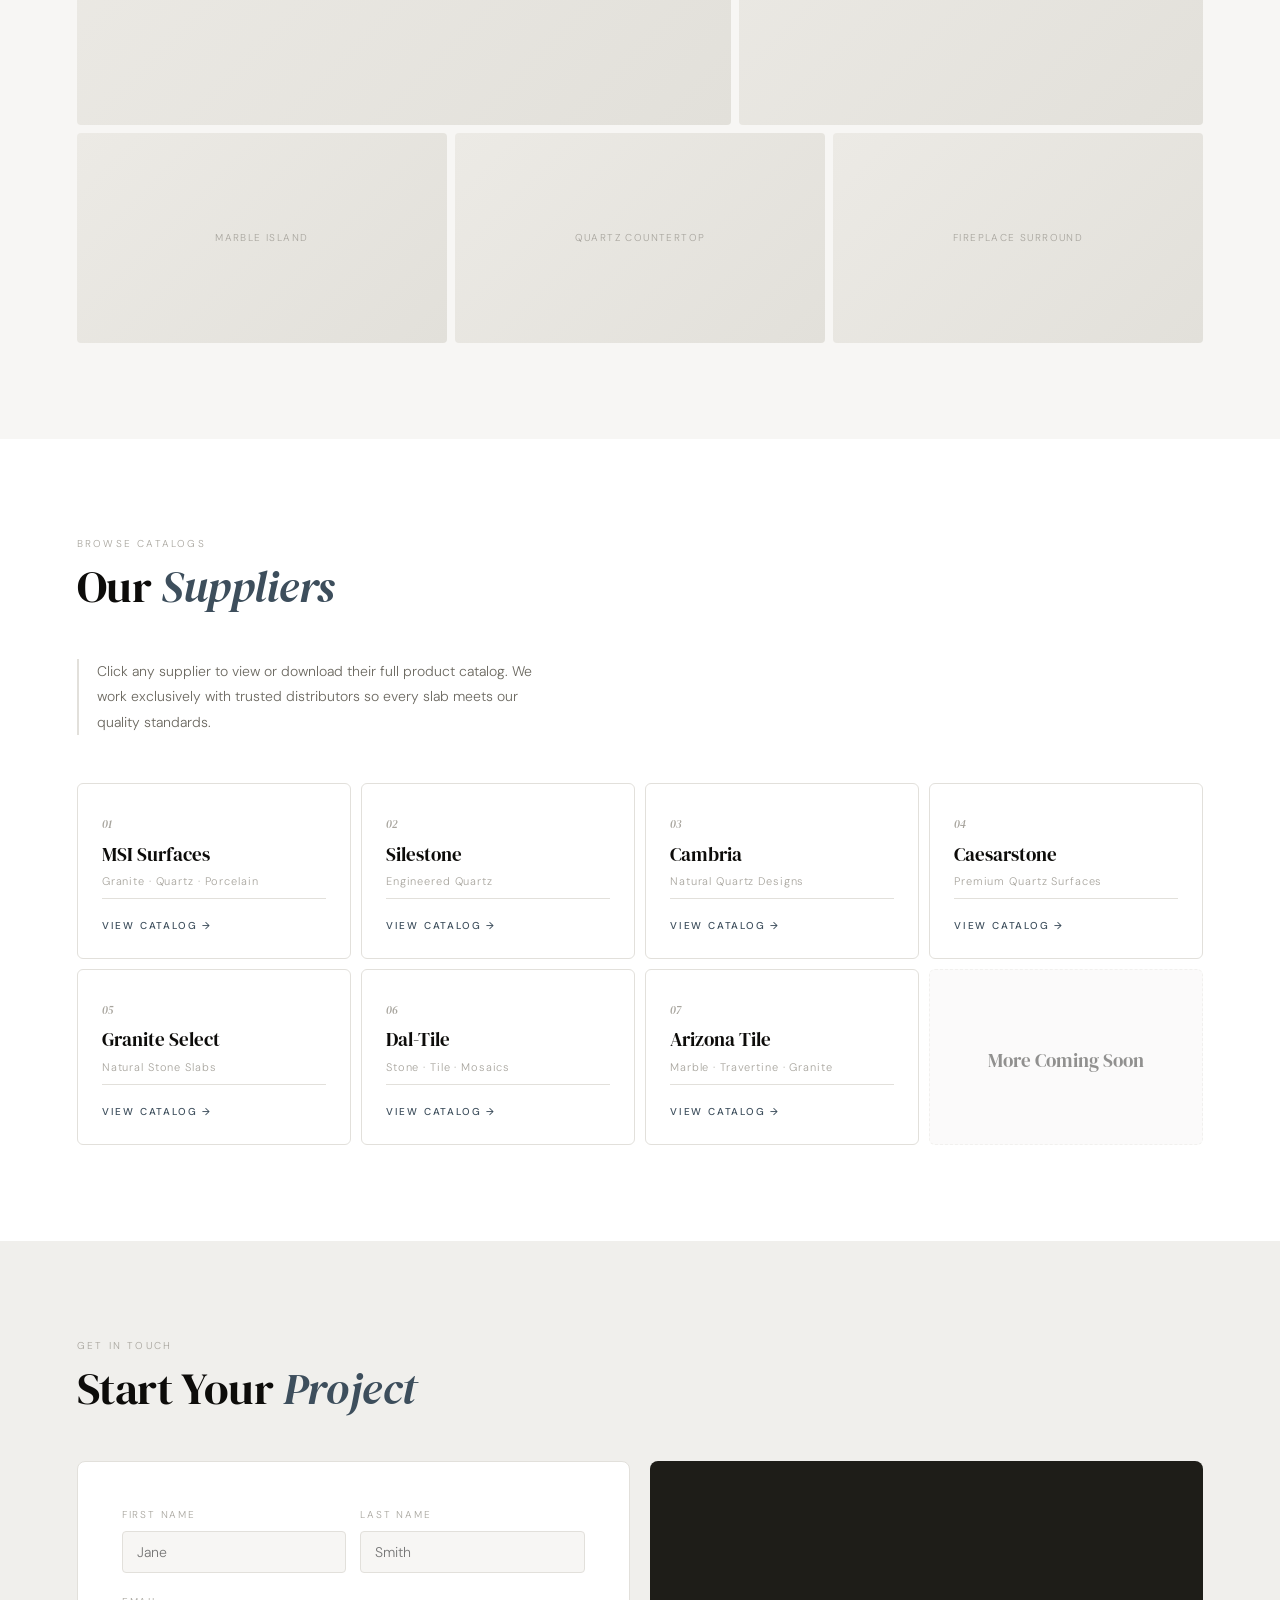
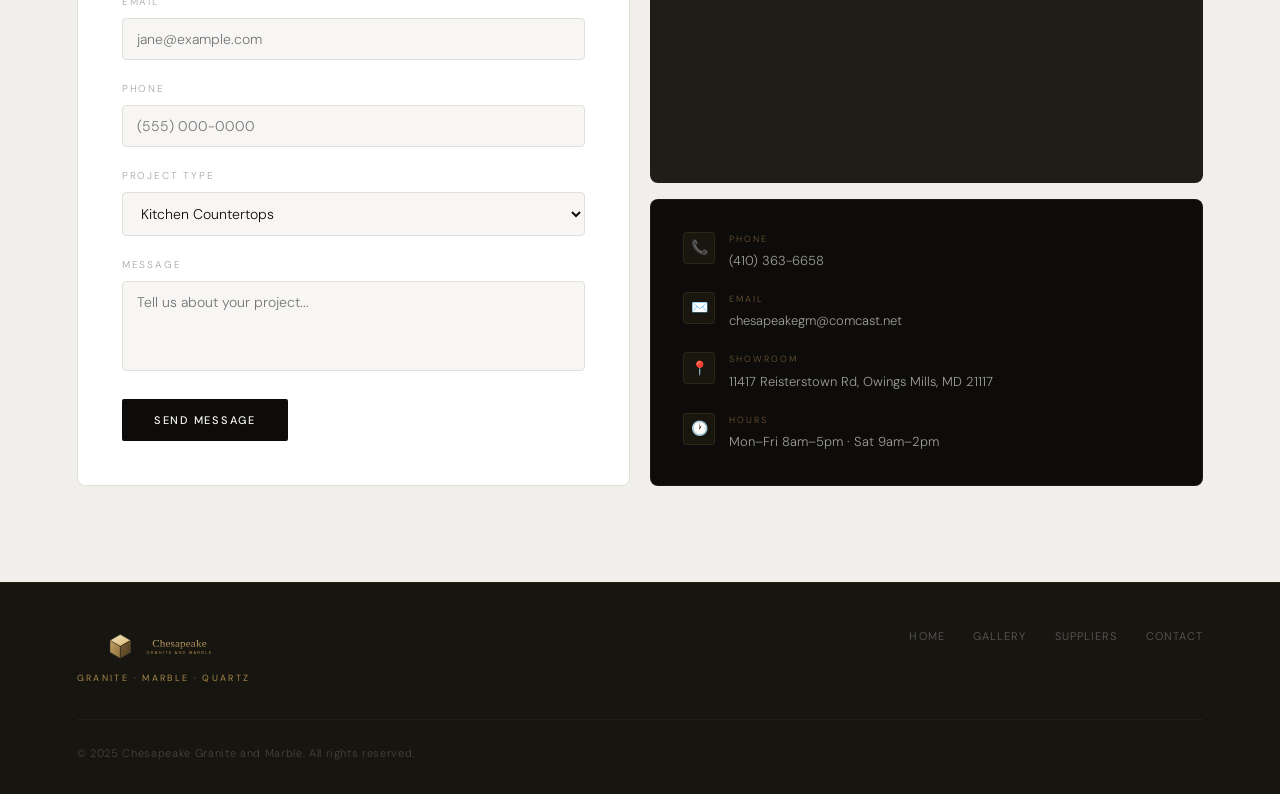
==== commit a762dad5: "Switch nav/footer logo to the new SVG wordmark Replaces the ornate gold marble PNG with the cleaner " ====
--- a/index.html
+++ b/index.html
@@ -16,7 +16,7 @@
 <body>
     <nav>
         <div class="nav-logo">
-            <img src="assets/logo.png" alt="Chesapeake Granite and Marble logo" />
+            <img src="assets/logo-wordmark.svg" alt="Chesapeake Granite and Marble logo" />
         </div>
         <ul class="nav-links">
             <li><a href="#home">Home</a></li>
@@ -200,28 +200,31 @@
             <h2 class="section-title">Start Your <em>Project</em></h2>
     
             <div class="contact-grid">
-                <div class="contact-form-card">
+                <form class="contact-form-card" action="https://formsubmit.co/daniella.rakhamimov@gmail.com" method="POST">
+                    <input type="hidden" name="_subject" value="New quote request — Chesapeake Granite and Marble" />
+                    <input type="hidden" name="_template" value="table" />
+                    <input type="hidden" name="_captcha" value="false" />
                     <div class="form-row2">
                         <div class="form-group">
                             <label for="fname">First Name</label>
-                            <input type="text" id="fname" placeholder="Jane" />
+                            <input type="text" id="fname" name="First Name" placeholder="Jane" required />
                         </div>
                         <div class="form-group">
                             <label for="lname">Last Name</label>
-                            <input type="text" id="lname" placeholder="Smith" />
+                            <input type="text" id="lname" name="Last Name" placeholder="Smith" required />
                         </div>
                     </div>
                     <div class="form-group">
                         <label for="email">Email</label>
-                        <input type="email" id="email" placeholder="jane@example.com" />
+                        <input type="email" id="email" name="Email" placeholder="jane@example.com" required />
                     </div>
                     <div class="form-group">
                         <label for="phone">Phone</label>
-                        <input type="tel" id="phone" placeholder="(555) 000-0000" />
+                        <input type="tel" id="phone" name="Phone" placeholder="(555) 000-0000" />
                     </div>
                     <div class="form-group">
                         <label for="project">Project Type</label>
-                        <select id="project">
+                        <select id="project" name="Project Type">
                             <option>Kitchen Countertops</option>
                             <option>Bathroom Vanity</option>
                             <option>Fireplace / Other</option>
@@ -230,11 +233,11 @@
                     </div>
                     <div class="form-group">
                         <label for="message">Message</label>
-                        <textarea id="message" placeholder="Tell us about your project..."></textarea>
-                    </div>
-                    <button class="btn-dark">Send Message</button>
-                </div>
-    
+                        <textarea id="message" name="Message" placeholder="Tell us about your project..."></textarea>
+                    </div>
+                    <button type="submit" class="btn-dark">Send Message</button>
+                </form>
+
                 <div class="contact-right">
                     <div class="map-box">
                         <iframe
@@ -286,7 +289,7 @@
     <footer>
         <div class="footer-top">
             <div class="footer-logo">
-                <img src="assets/logo.png" alt="Chesapeake Granite and Marble logo" />
+                <img src="assets/logo-wordmark.svg" alt="Chesapeake Granite and Marble logo" />
                 <span>Granite · Marble · Quartz</span>
             </div>
             <div class="footer-links">
--- a/css/style.css
+++ b/css/style.css
@@ -732,6 +732,13 @@
 
 .btn-dark:hover {
     background: var(--carbon);
+}
+
+.btn-dark.btn-sent,
+.btn-dark.btn-sent:hover {
+    background: var(--gold);
+    color: var(--obsidian);
+    cursor: default;
 }
 
 /* ── FOOTER ──────────────────────────────────────────── */
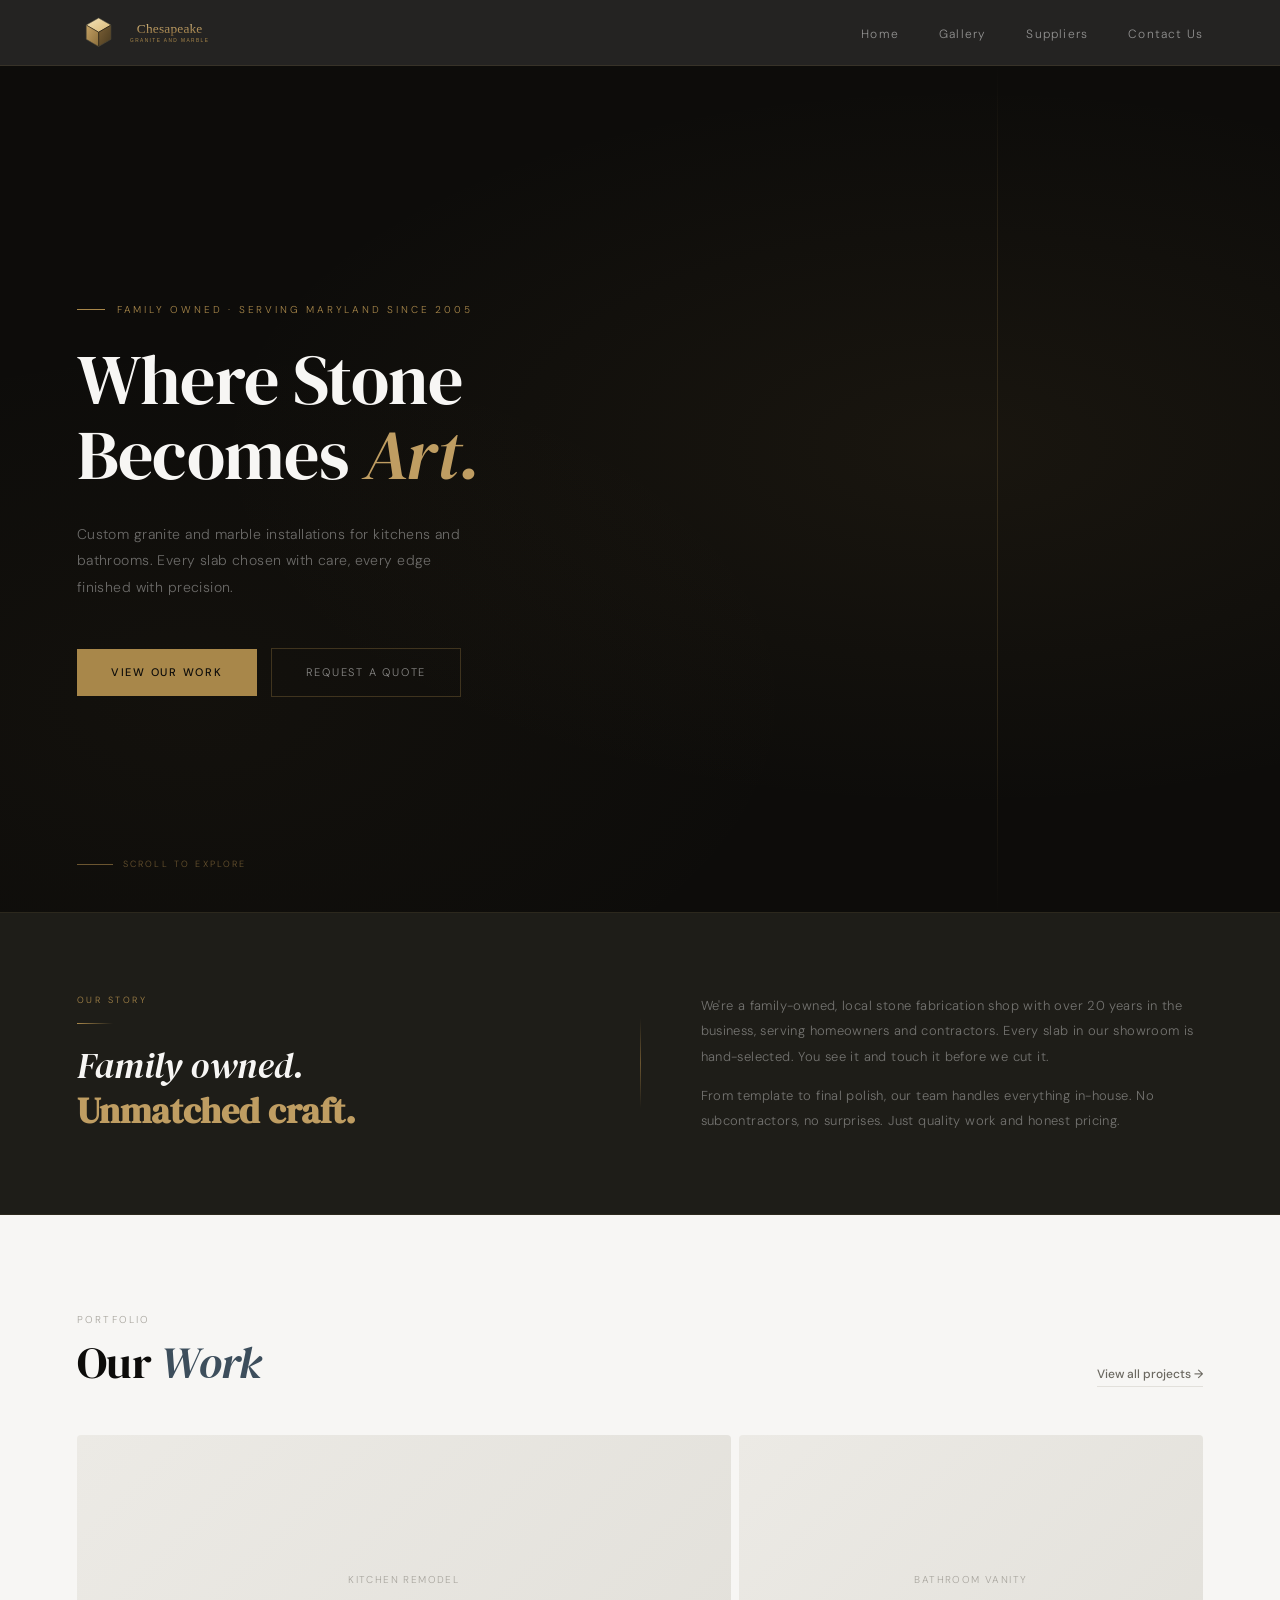
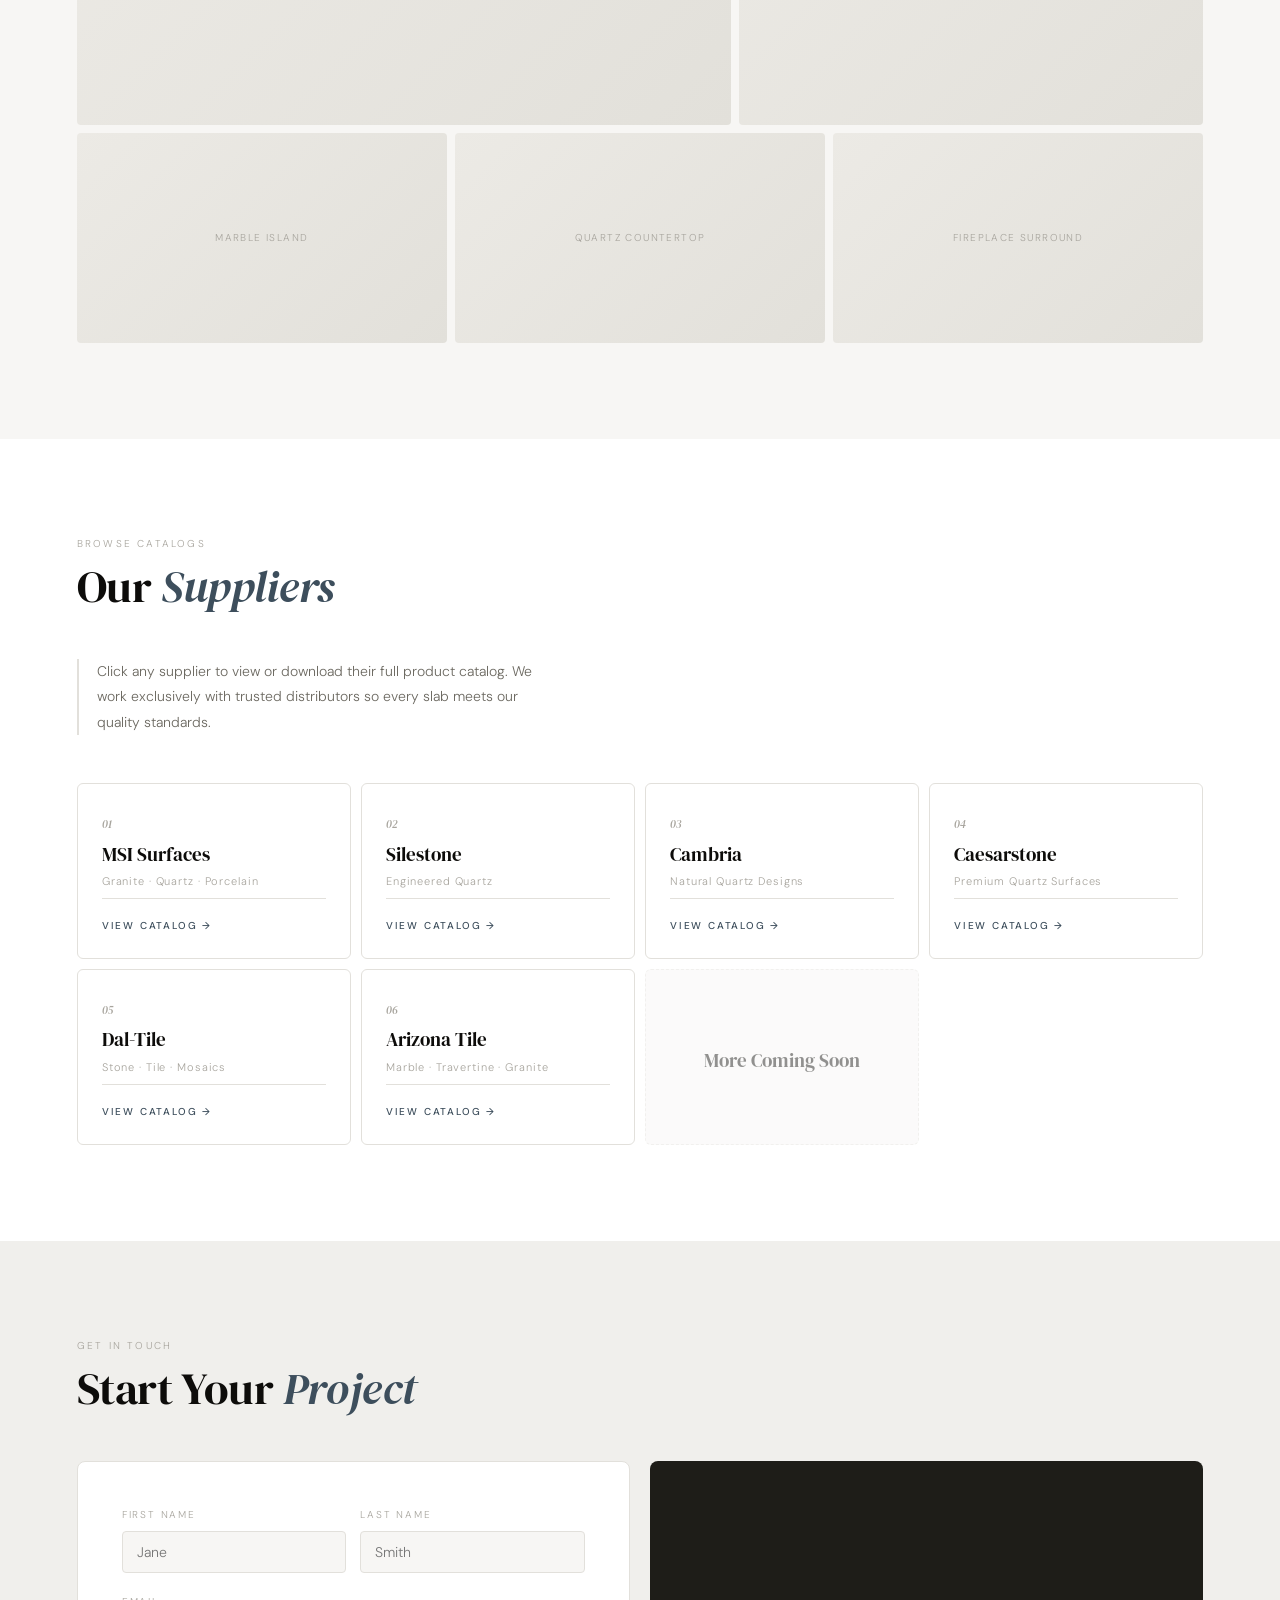
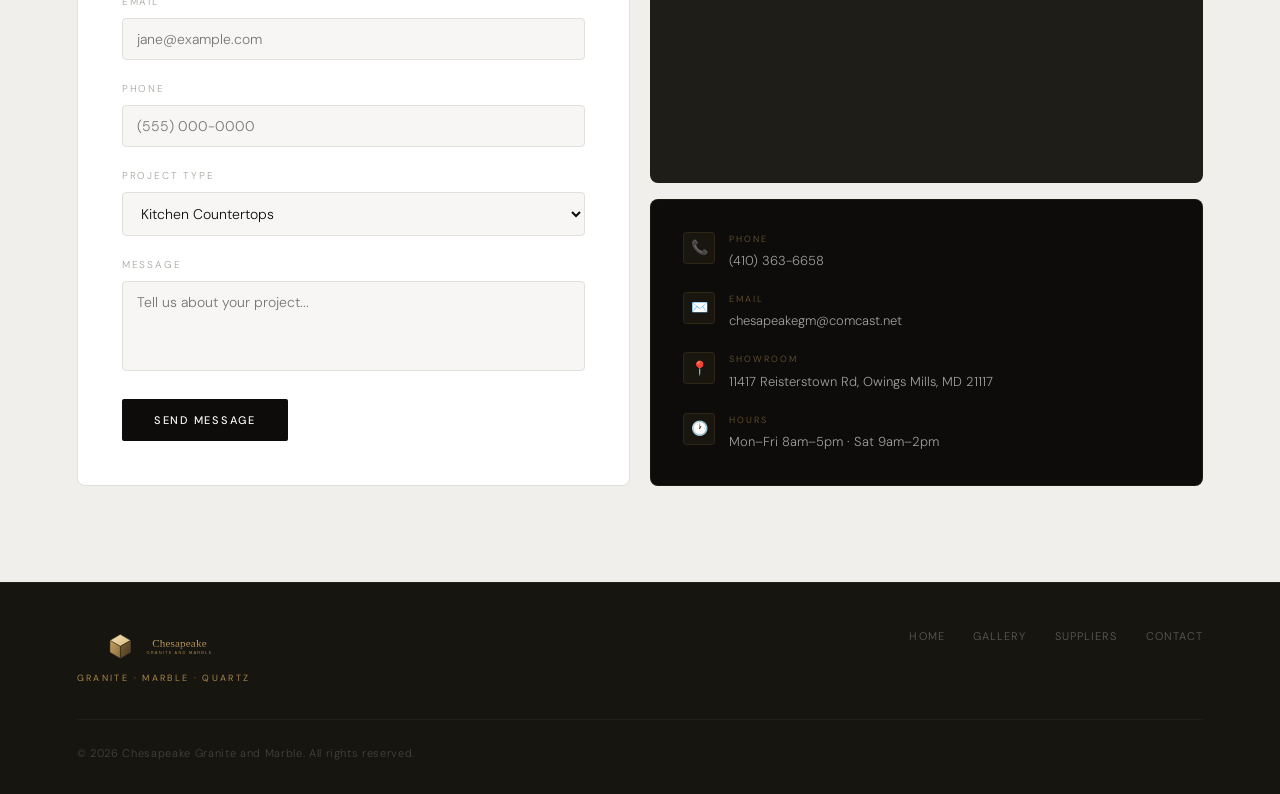
==== commit 9c06a1b5: "Swap real email into form, drop Granite Select, update copyright, add spam honeypot - Form now deliv" ====
--- a/index.html
+++ b/index.html
@@ -171,18 +171,12 @@
                 </div>
                 <div class="s-card">
                     <span class="s-num">05</span>
-                    <span class="s-name">Granite Select</span>
-                    <span class="s-type">Natural Stone Slabs</span>
-                    <a href="#" class="s-cta">View Catalog →</a>
-                </div>
-                <div class="s-card">
-                    <span class="s-num">06</span>
                     <span class="s-name">Dal-Tile</span>
                     <span class="s-type">Stone · Tile · Mosaics</span>
                     <a href="https://catalogs.daltile.com/" target="_blank" rel="noopener noreferrer" class="s-cta">View Catalog →</a>
                 </div>
                 <div class="s-card">
-                    <span class="s-num">07</span>
+                    <span class="s-num">06</span>
                     <span class="s-name">Arizona Tile</span>
                     <span class="s-type">Marble · Travertine · Granite</span>
                     <a href="https://www.arizonatile.com/products/slab/marble/" target="_blank" rel="noopener noreferrer" class="s-cta">View Catalog →</a>
@@ -200,10 +194,10 @@
             <h2 class="section-title">Start Your <em>Project</em></h2>
     
             <div class="contact-grid">
-                <form class="contact-form-card" action="https://formsubmit.co/daniella.rakhamimov@gmail.com" method="POST">
+                <form class="contact-form-card" action="https://formsubmit.co/chesapeakegm@comcast.net" method="POST">
                     <input type="hidden" name="_subject" value="New quote request — Chesapeake Granite and Marble" />
                     <input type="hidden" name="_template" value="table" />
-                    <input type="hidden" name="_captcha" value="false" />
+                    <input type="text" name="_honeypot" style="display:none" tabindex="-1" autocomplete="off" />
                     <div class="form-row2">
                         <div class="form-group">
                             <label for="fname">First Name</label>
@@ -300,7 +294,7 @@
             </div>
         </div>
         <div class="footer-bottom">
-            <span class="footer-copy">© 2025 Chesapeake Granite and Marble. All rights reserved.</span>
+            <span class="footer-copy">© 2026 Chesapeake Granite and Marble. All rights reserved.</span>
         </div>
     </footer>
 
--- a/css/style.css
+++ b/css/style.css
@@ -583,6 +583,35 @@
 
 .add-card::before {
     display: none;
+}
+
+/* ── SUPPLIERS PAGE HERO ─────────────────────────────── */
+.suppliers-hero {
+    background: var(--obsidian);
+    padding: 100px 6vw 70px;
+    text-align: center;
+}
+
+.suppliers-hero-content {
+    max-width: 640px;
+    margin: 0 auto;
+}
+
+.suppliers-hero .section-tag {
+    color: var(--gold);
+}
+
+.suppliers-hero .hero-h1 {
+    margin: 14px 0 18px;
+}
+
+.suppliers-hero .hero-sub {
+    max-width: 480px;
+    margin: 0 auto;
+}
+
+.suppliers-main {
+    background: var(--white);
 }
 
 /* ── CONTACT ─────────────────────────────────────────── */
